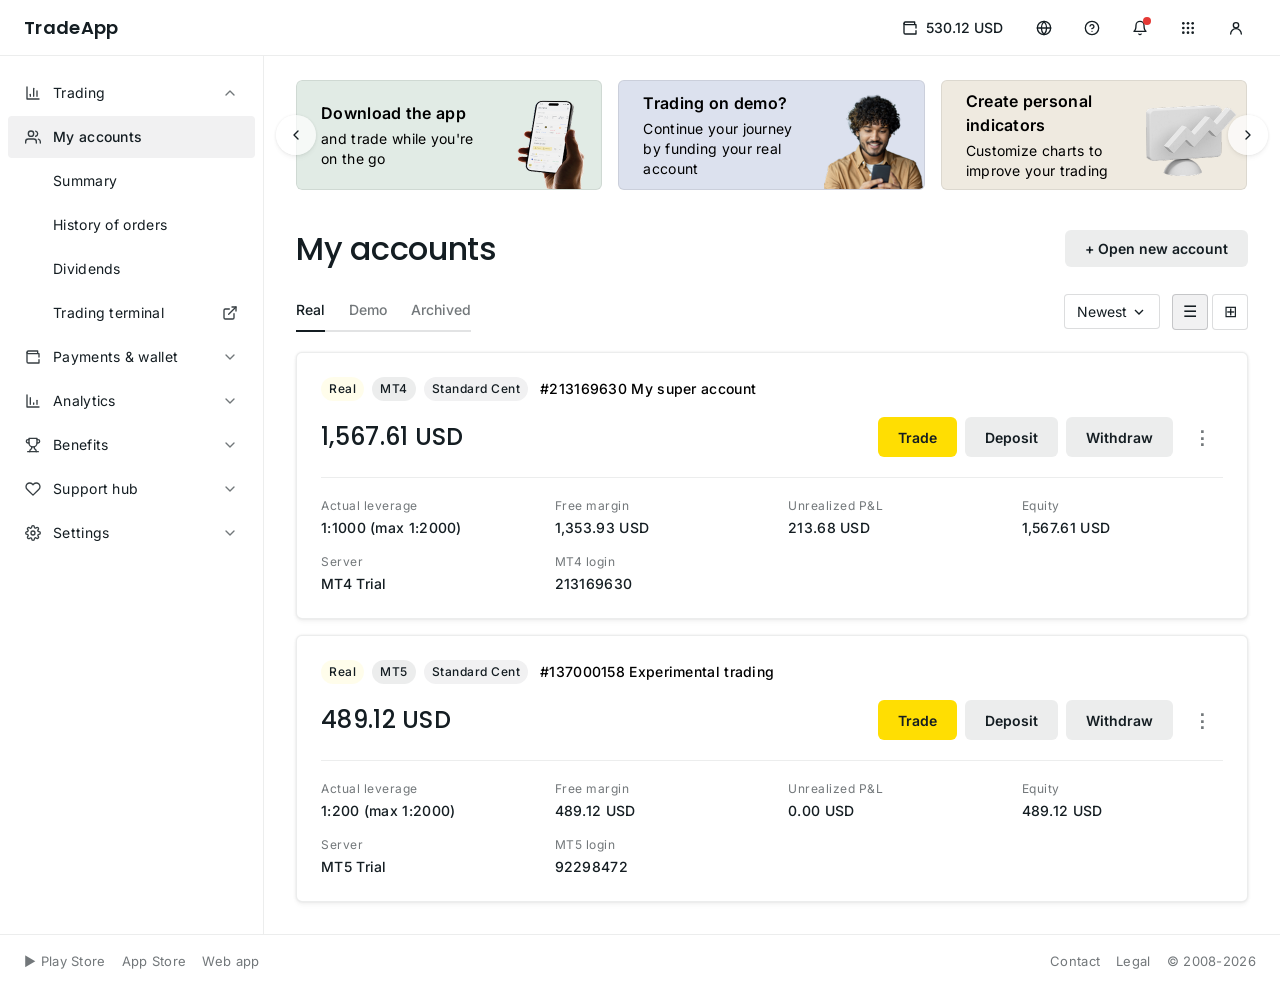
==== index.html @ 5ef636c5 "Initial commit: Indicators onboarding — My accounts screen Co-authored-by: Cursor <cursoragent@curso" ====
<!DOCTYPE html>
<html lang="en">
<head>
  <meta charset="UTF-8" />
  <meta name="viewport" content="width=device-width, initial-scale=1.0" />
  <title>My accounts</title>
  <link rel="preconnect" href="https://fonts.googleapis.com" />
  <link rel="preconnect" href="https://fonts.gstatic.com" crossorigin />
  <link href="https://fonts.googleapis.com/css2?family=Inter:wght@400;500;600&family=Poppins:wght@500;600&display=swap" rel="stylesheet" />
  <link rel="stylesheet" href="css/styles.css" />
</head>
<body>
  <div class="layout">
    <!-- Top header -->
    <header class="header">
      <div class="header-left">
        <button type="button" class="header-burger" aria-label="Open menu" aria-expanded="false"><svg width="20" height="20" viewBox="0 0 24 24" fill="none" stroke="currentColor" stroke-width="2" stroke-linecap="round" stroke-linejoin="round"><path d="M3 12h18"/><path d="M3 6h18"/><path d="M3 18h18"/></svg></button>
        <span class="header-brand">TradeApp</span>
      </div>
      <div class="header-right">
        <button type="button" class="header-btn header-btn-balance" aria-label="Balance">
          <span class="header-btn-icon" aria-hidden="true"><svg width="16" height="16" viewBox="0 0 24 24" fill="none" stroke="currentColor" stroke-width="2" stroke-linecap="round" stroke-linejoin="round"><path d="M21 12V7H5a2 2 0 0 1 0-4h14v4"/><path d="M3 5v14a2 2 0 0 0 2 2h16v-5"/></svg></span>
          <span class="header-btn-text">530.12 USD</span>
        </button>
        <button type="button" class="header-btn header-btn-icon-only" aria-label="Language"><svg width="16" height="16" viewBox="0 0 24 24" fill="none" stroke="currentColor" stroke-width="2" stroke-linecap="round" stroke-linejoin="round"><circle cx="12" cy="12" r="10"/><path d="M2 12h20"/><path d="M12 2a15.3 15.3 0 0 1 4 10 15.3 15.3 0 0 1-4 10 15.3 15.3 0 0 1-4-10 15.3 15.3 0 0 1 4-10z"/></svg></button>
        <button type="button" class="header-btn header-btn-icon-only" aria-label="Help"><svg width="16" height="16" viewBox="0 0 24 24" fill="none" stroke="currentColor" stroke-width="2" stroke-linecap="round" stroke-linejoin="round"><circle cx="12" cy="12" r="10"/><path d="M9.09 9a3 3 0 0 1 5.83 1c0 2-3 3-3 3"/><path d="M12 17h.01"/></svg></button>
        <div class="header-notifications">
          <button type="button" class="header-btn header-btn-icon-only header-btn-bell" id="notifications-toggle" aria-label="Notifications" aria-expanded="false"><svg width="16" height="16" viewBox="0 0 24 24" fill="none" stroke="currentColor" stroke-width="2" stroke-linecap="round" stroke-linejoin="round"><path d="M18 8A6 6 0 0 0 6 8c0 7-3 9-3 9h18s-3-2-3-9"/><path d="M13.73 21a2 2 0 0 1-3.46 0"/></svg><span class="header-btn-badge" aria-hidden="true"></span></button>
          <div class="notifications-popup" id="notifications-popup" role="dialog" aria-label="Notifications" hidden>
            <div class="notifications-popup-item notifications-popup-item-unread">
              <div class="notifications-popup-item-head">
                <span class="notifications-popup-item-title">Create personal indicators to customize charts and improve your trading</span>
                <span class="notifications-popup-item-dot" aria-hidden="true"></span>
              </div>
              <div class="notifications-popup-item-time">25 Feb 2026, 06:35 AM</div>
            </div>
          </div>
        </div>
        <button type="button" class="header-btn header-btn-icon-only" aria-label="Apps"><svg width="16" height="16" viewBox="0 0 24 24" fill="currentColor"><circle cx="5" cy="5" r="2"/><circle cx="12" cy="5" r="2"/><circle cx="19" cy="5" r="2"/><circle cx="5" cy="12" r="2"/><circle cx="12" cy="12" r="2"/><circle cx="19" cy="12" r="2"/><circle cx="5" cy="19" r="2"/><circle cx="12" cy="19" r="2"/><circle cx="19" cy="19" r="2"/></svg></button>
        <button type="button" class="header-btn header-btn-icon-only" aria-label="Profile"><svg width="16" height="16" viewBox="0 0 24 24" fill="none" stroke="currentColor" stroke-width="2" stroke-linecap="round" stroke-linejoin="round"><circle cx="12" cy="8" r="4"/><path d="M20 21a8 8 0 0 0-16 0"/></svg></button>
      </div>
    </header>

    <div class="sidebar-overlay" id="sidebar-overlay" aria-hidden="true"></div>
    <div class="main-wrap">
      <!-- Left sidebar -->
      <aside class="sidebar" id="sidebar">
        <nav class="sidebar-nav">
          <div class="nav-item nav-item-collapsed">
            <span class="nav-icon" aria-hidden="true"><svg width="16" height="16" viewBox="0 0 24 24" fill="none" stroke="currentColor" stroke-width="2" stroke-linecap="round" stroke-linejoin="round"><path d="M3 3v18h18"/><path d="M18 17V9"/><path d="M13 17V5"/><path d="M8 17v-3"/></svg></span>
            <span class="nav-label">Trading</span>
            <span class="nav-chevron nav-chevron-up" aria-hidden="true"><svg width="16" height="16" viewBox="0 0 24 24" fill="none" stroke="currentColor" stroke-width="2" stroke-linecap="round" stroke-linejoin="round"><path d="M18 15l-6-6-6 6"/></svg></span>
          </div>
          <div class="nav-item nav-item-active">
            <span class="nav-icon" aria-hidden="true"><svg width="16" height="16" viewBox="0 0 24 24" fill="none" stroke="currentColor" stroke-width="2" stroke-linecap="round" stroke-linejoin="round"><path d="M17 21v-2a4 4 0 0 0-4-4H5a4 4 0 0 0-4 4v2"/><circle cx="9" cy="7" r="4"/><path d="M23 21v-2a4 4 0 0 0-3-3.87"/><path d="M16 3.13a4 4 0 0 1 0 7.75"/></svg></span>
            <span class="nav-label">My accounts</span>
          </div>
          <a href="#" class="nav-item nav-item-sub"><span class="nav-label">Summary</span></a>
          <a href="#" class="nav-item nav-item-sub"><span class="nav-label">History of orders</span></a>
          <a href="#" class="nav-item nav-item-sub"><span class="nav-label">Dividends</span></a>
          <a href="#" class="nav-item nav-item-sub nav-item-with-end-icon"><span class="nav-label">Trading terminal</span><span class="nav-icon nav-icon-end" aria-hidden="true"><svg width="16" height="16" viewBox="0 0 24 24" fill="none" stroke="currentColor" stroke-width="2" stroke-linecap="round" stroke-linejoin="round"><path d="M18 13v6a2 2 0 0 1-2 2H5a2 2 0 0 1-2-2V8a2 2 0 0 1 2-2h6"/><path d="M15 3h6v6"/><path d="M10 14L21 3"/></svg></span></a>
          <div class="nav-item nav-item-collapsed">
            <span class="nav-icon" aria-hidden="true"><svg width="16" height="16" viewBox="0 0 24 24" fill="none" stroke="currentColor" stroke-width="2" stroke-linecap="round" stroke-linejoin="round"><path d="M21 12V7H5a2 2 0 0 1 0-4h14v4"/><path d="M3 5v14a2 2 0 0 0 2 2h16v-5"/></svg></span>
            <span class="nav-label">Payments & wallet</span>
            <span class="nav-chevron nav-chevron-down" aria-hidden="true"><svg width="16" height="16" viewBox="0 0 24 24" fill="none" stroke="currentColor" stroke-width="2" stroke-linecap="round" stroke-linejoin="round"><path d="M6 9l6 6 6-6"/></svg></span>
          </div>
          <div class="nav-item nav-item-collapsed">
            <span class="nav-icon" aria-hidden="true"><svg width="16" height="16" viewBox="0 0 24 24" fill="none" stroke="currentColor" stroke-width="2" stroke-linecap="round" stroke-linejoin="round"><path d="M3 3v18h18"/><path d="M18 17v-6"/><path d="M13 17v-2"/><path d="M8 17v-10"/></svg></span>
            <span class="nav-label">Analytics</span>
            <span class="nav-chevron nav-chevron-down" aria-hidden="true"><svg width="16" height="16" viewBox="0 0 24 24" fill="none" stroke="currentColor" stroke-width="2" stroke-linecap="round" stroke-linejoin="round"><path d="M6 9l6 6 6-6"/></svg></span>
          </div>
          <div class="nav-item nav-item-collapsed">
            <span class="nav-icon" aria-hidden="true"><svg width="16" height="16" viewBox="0 0 24 24" fill="none" stroke="currentColor" stroke-width="2" stroke-linecap="round" stroke-linejoin="round"><path d="M6 9H4.5a2.5 2.5 0 0 1 0-5H6"/><path d="M18 9h1.5a2.5 2.5 0 0 0 0-5H18"/><path d="M4 22h16"/><path d="M10 14.66V17c0 .55-.47.98-.97 1.21C7.85 18.75 7 20.24 7 22"/><path d="M14 14.66V17c0 .55.47.98.97 1.21C16.15 18.75 17 20.24 17 22"/><path d="M18 2H6v7a6 6 0 0 0 12 0V2Z"/></svg></span>
            <span class="nav-label">Benefits</span>
            <span class="nav-chevron nav-chevron-down" aria-hidden="true"><svg width="16" height="16" viewBox="0 0 24 24" fill="none" stroke="currentColor" stroke-width="2" stroke-linecap="round" stroke-linejoin="round"><path d="M6 9l6 6 6-6"/></svg></span>
          </div>
          <div class="nav-item nav-item-collapsed">
            <span class="nav-icon" aria-hidden="true"><svg width="16" height="16" viewBox="0 0 24 24" fill="none" stroke="currentColor" stroke-width="2" stroke-linecap="round" stroke-linejoin="round"><path d="M20.84 4.61a5.5 5.5 0 0 0-7.78 0L12 5.67l-1.06-1.06a5.5 5.5 0 0 0-7.78 7.78l1.06 1.06L12 21.23l7.78-7.78 1.06-1.06a5.5 5.5 0 0 0 0-7.78z"/></svg></span>
            <span class="nav-label">Support hub</span>
            <span class="nav-chevron nav-chevron-down" aria-hidden="true"><svg width="16" height="16" viewBox="0 0 24 24" fill="none" stroke="currentColor" stroke-width="2" stroke-linecap="round" stroke-linejoin="round"><path d="M6 9l6 6 6-6"/></svg></span>
          </div>
          <div class="nav-item nav-item-collapsed">
            <span class="nav-icon" aria-hidden="true"><svg width="16" height="16" viewBox="0 0 24 24" fill="none" stroke="currentColor" stroke-width="2" stroke-linecap="round" stroke-linejoin="round"><circle cx="12" cy="12" r="3"/><path d="M19.4 15a1.65 1.65 0 0 0 .33 1.82l.06.06a2 2 0 0 1 0 2.83 2 2 0 0 1-2.83 0l-.06-.06a1.65 1.65 0 0 0-1.82-.33 1.65 1.65 0 0 0-1 1.51V21a2 2 0 0 1-2 2 2 2 0 0 1-2-2v-.09A1.65 1.65 0 0 0 9 19.4a1.65 1.65 0 0 0-1.82.33l-.06.06a2 2 0 0 1-2.83 0 2 2 0 0 1 0-2.83l.06-.06a1.65 1.65 0 0 0 .33-1.82 1.65 1.65 0 0 0-1.51-1H3a2 2 0 0 1-2-2 2 2 0 0 1 2-2h.09A1.65 1.65 0 0 0 4.6 9a1.65 1.65 0 0 0-.33-1.82l-.06-.06a2 2 0 0 1 0-2.83 2 2 0 0 1 2.83 0l.06.06a1.65 1.65 0 0 0 1.82.33H9a1.65 1.65 0 0 0 1-1.51V3a2 2 0 0 1 2-2 2 2 0 0 1 2 2v.09a1.65 1.65 0 0 0 1 1.51 1.65 1.65 0 0 0 1.82-.33l.06-.06a2 2 0 0 1 2.83 0 2 2 0 0 1 0 2.83l-.06.06a1.65 1.65 0 0 0-.33 1.82V9a1.65 1.65 0 0 0 1.51 1H21a2 2 0 0 1 2 2 2 2 0 0 1-2 2h-.09a1.65 1.65 0 0 0-1.51 1z"/></svg></span>
            <span class="nav-label">Settings</span>
            <span class="nav-chevron nav-chevron-down" aria-hidden="true"><svg width="16" height="16" viewBox="0 0 24 24" fill="none" stroke="currentColor" stroke-width="2" stroke-linecap="round" stroke-linejoin="round"><path d="M6 9l6 6 6-6"/></svg></span>
          </div>
        </nav>
      </aside>

      <!-- Page content -->
      <main class="content">
        <!-- Carousel / banners -->
        <section class="carousel">
          <button type="button" class="carousel-arrow carousel-arrow-prev" aria-label="Previous"><svg width="16" height="16" viewBox="0 0 24 24" fill="none" stroke="currentColor" stroke-width="2" stroke-linecap="round" stroke-linejoin="round"><path d="M15 18l-6-6 6-6"/></svg></button>
          <div class="carousel-track">
            <div class="carousel-card carousel-card-green">
              <div class="carousel-card-text">
                <h3 class="carousel-card-title">Download the app</h3>
                <p class="carousel-card-desc">and trade while you're on the go</p>
              </div>
              <div class="carousel-card-image"><img src="css/images/Image1.png" alt="" /></div>
            </div>
            <div class="carousel-card carousel-card-blue">
              <div class="carousel-card-text">
                <h3 class="carousel-card-title">Trading on demo?</h3>
                <p class="carousel-card-desc">Continue your journey by funding your real account</p>
              </div>
              <div class="carousel-card-image"><img src="css/images/image2.png" alt="" /></div>
            </div>
            <div class="carousel-card carousel-card-grey">
              <div class="carousel-card-text">
                <h3 class="carousel-card-title">Create personal indicators</h3>
                <p class="carousel-card-desc">Customize charts to improve your trading</p>
              </div>
              <div class="carousel-card-image"><img src="css/images/image3.png" alt="" /></div>
            </div>
          </div>
          <button type="button" class="carousel-arrow carousel-arrow-next" aria-label="Next"><svg width="16" height="16" viewBox="0 0 24 24" fill="none" stroke="currentColor" stroke-width="2" stroke-linecap="round" stroke-linejoin="round"><path d="M9 18l6-6-6-6"/></svg></button>
        </section>

        <!-- Page title + Open new account -->
        <div class="page-title-row">
          <h1 class="page-title">My accounts</h1>
          <button type="button" class="btn btn-outline-primary">+ Open new account</button>
        </div>

        <!-- Tabs (left) + Sort & view (right) -->
        <div class="toolbar">
          <div class="tabs">
            <button type="button" class="tab tab-active">Real</button>
            <button type="button" class="tab">Demo</button>
            <button type="button" class="tab">Archived</button>
          </div>
          <div class="toolbar-right">
            <select class="toolbar-sort" aria-label="Sort">
              <option>Newest</option>
            </select>
            <div class="toolbar-views">
              <button type="button" class="toolbar-view toolbar-view-active" aria-label="List view">☰</button>
              <button type="button" class="toolbar-view" aria-label="Grid view">⊞</button>
            </div>
          </div>
        </div>

        <!-- Account cards -->
        <div class="account-list">
          <!-- Card 1: collapsed -->
          <article class="account-card">
            <div class="account-card-header">
              <div class="account-card-badges">
                <span class="badge badge-real">Real</span>
                <span class="badge badge-mt">MT4</span>
                <span class="badge badge-type">Standard Cent</span>
              </div>
              <div class="account-card-title-row">
                <h2 class="account-card-name">#213169630 My super account</h2>
              </div>
            </div>
            <div class="account-card-body">
              <div class="account-card-balance">1,567.61 USD</div>
              <div class="account-card-actions">
                <button type="button" class="btn btn-trade">Trade</button>
                <button type="button" class="btn btn-outline">Deposit</button>
                <button type="button" class="btn btn-outline">Withdraw</button>
                <button type="button" class="btn btn-icon" aria-label="More">⋮</button>
              </div>
            </div>
            <div class="account-card-details">
              <div class="account-detail"><span class="account-detail-label">Actual leverage</span><span class="account-detail-value">1:1000 (max 1:2000)</span></div>
              <div class="account-detail"><span class="account-detail-label">Free margin</span><span class="account-detail-value">1,353.93 USD</span></div>
              <div class="account-detail"><span class="account-detail-label">Unrealized P&L</span><span class="account-detail-value">213.68 USD</span></div>
              <div class="account-detail"><span class="account-detail-label">Equity</span><span class="account-detail-value">1,567.61 USD</span></div>
              <div class="account-detail"><span class="account-detail-label">Server</span><span class="account-detail-value">MT4 Trial</span></div>
              <div class="account-detail"><span class="account-detail-label">MT4 login</span><span class="account-detail-value">213169630</span></div>
            </div>
          </article>

          <!-- Card 2: expanded -->
          <article class="account-card account-card-expanded">
            <div class="account-card-header">
              <div class="account-card-badges">
                <span class="badge badge-real">Real</span>
                <span class="badge badge-mt">MT5</span>
                <span class="badge badge-type">Standard Cent</span>
              </div>
              <div class="account-card-title-row">
                <h2 class="account-card-name">#137000158 Experimental trading</h2>
              </div>
            </div>
            <div class="account-card-body">
              <div class="account-card-balance">489.12 USD</div>
              <div class="account-card-actions">
                <button type="button" class="btn btn-trade">Trade</button>
                <button type="button" class="btn btn-outline">Deposit</button>
                <button type="button" class="btn btn-outline">Withdraw</button>
                <button type="button" class="btn btn-icon" aria-label="More">⋮</button>
              </div>
            </div>
            <div class="account-card-details">
              <div class="account-detail"><span class="account-detail-label">Actual leverage</span><span class="account-detail-value">1:200 (max 1:2000)</span></div>
              <div class="account-detail"><span class="account-detail-label">Free margin</span><span class="account-detail-value">489.12 USD</span></div>
              <div class="account-detail"><span class="account-detail-label">Unrealized P&L</span><span class="account-detail-value">0.00 USD</span></div>
              <div class="account-detail"><span class="account-detail-label">Equity</span><span class="account-detail-value">489.12 USD</span></div>
              <div class="account-detail"><span class="account-detail-label">Server</span><span class="account-detail-value">MT5 Trial</span></div>
              <div class="account-detail"><span class="account-detail-label">MT5 login</span><span class="account-detail-value">92298472</span></div>
            </div>
          </article>
        </div>
      </main>
    </div>

    <!-- Footer -->
    <footer class="footer">
      <div class="footer-left">
        <a href="#" class="footer-link">► Play Store</a>
        <a href="#" class="footer-link">App Store</a>
        <a href="#" class="footer-link">Web app</a>
      </div>
      <div class="footer-right">
        <a href="#" class="footer-link">Contact</a>
        <a href="#" class="footer-link">Legal</a>
        <span class="footer-copy">© 2008-2026</span>
      </div>
    </footer>
  </div>
  <script>
    (function () {
      var body = document.body;
      var burger = document.querySelector('.header-burger');
      var overlay = document.getElementById('sidebar-overlay');
      var sidebar = document.getElementById('sidebar');
      if (!burger || !overlay || !sidebar) return;

      function openMenu() {
        body.classList.add('sidebar-open');
        burger.setAttribute('aria-expanded', 'true');
        burger.setAttribute('aria-label', 'Close menu');
      }
      function closeMenu() {
        body.classList.remove('sidebar-open');
        burger.setAttribute('aria-expanded', 'false');
        burger.setAttribute('aria-label', 'Open menu');
      }
      function toggleMenu() {
        if (body.classList.contains('sidebar-open')) closeMenu();
        else openMenu();
      }

      burger.addEventListener('click', toggleMenu);
      overlay.addEventListener('click', closeMenu);
    })();

    (function () {
      var toggle = document.getElementById('notifications-toggle');
      var popup = document.getElementById('notifications-popup');
      if (!toggle || !popup) return;

      function openPopup() {
        popup.removeAttribute('hidden');
        toggle.setAttribute('aria-expanded', 'true');
      }
      function closePopup() {
        popup.setAttribute('hidden', '');
        toggle.setAttribute('aria-expanded', 'false');
      }
      function isOpen() {
        return !popup.hasAttribute('hidden');
      }

      toggle.addEventListener('click', function (e) {
        e.stopPropagation();
        if (isOpen()) closePopup();
        else openPopup();
      });

      document.addEventListener('click', function (e) {
        if (!isOpen()) return;
        if (popup.contains(e.target) || toggle.contains(e.target)) return;
        closePopup();
      });
      document.addEventListener('keydown', function (e) {
        if (e.key === 'Escape' && isOpen()) closePopup();
      });
    })();
  </script>
</body>
</html>
---- css/styles.css ----
/* Design tokens (Figma) */
:root {
  --text-primary: #141D22;
  --text-secondary: rgba(20, 29, 34, 0.6);
  --divider: #141D22;
  --bg-page: #fff;
  --bg-sidebar-active: rgba(20, 29, 34, 0.06);
  --accent-yellow: #F5C542;
  --shadow-sm: 0 0 3px rgba(0,0,0,0.08), 0 2px 4px rgba(0,0,0,0.04), 0 4px 6px rgba(0,0,0,0.02);
  --border-radius-sm: 4px;
  --border-radius-md: 6px;
  --font-heading: 'Poppins', -apple-system, sans-serif;
  --font-body: 'Inter', 'Aktiv Grotesk', -apple-system, BlinkMacSystemFont, 'Segoe UI', Roboto, sans-serif;
}

/* Base */
*,
*::before,
*::after {
  box-sizing: border-box;
}

body {
  margin: 0;
  font-family: var(--font-body);
  font-size: 14px;
  font-weight: 400;
  line-height: 20px;
  letter-spacing: 0.3px;
  color: var(--text-primary);
  background: var(--bg-page);
}

/* Layout */
.layout {
  min-height: 100vh;
  display: flex;
  flex-direction: column;
}

.main-wrap {
  display: flex;
  flex: 1;
  min-height: 0;
}

/* Header */
.header {
  display: flex;
  align-items: center;
  justify-content: space-between;
  height: 56px;
  padding: 0 24px;
  background: var(--bg-page);
  border-bottom: 1px solid rgba(20, 29, 34, 0.08);
}

.header-left {
  display: flex;
  align-items: center;
  gap: 16px;
}

.header-burger {
  display: none;
  align-items: center;
  justify-content: center;
  width: 40px;
  height: 40px;
  padding: 0;
  border: none;
  background: transparent;
  color: var(--text-primary);
  cursor: pointer;
  border-radius: var(--border-radius-sm);
  transition: border-color 0.15s ease, background-color 0.15s ease;
}

.header-burger:hover {
  border: 1px solid rgba(20, 29, 34, 0.2);
  background: rgba(20, 29, 34, 0.04);
}

.header-burger svg {
  display: block;
  width: 20px;
  height: 20px;
}

.header-brand {
  font-family: var(--font-heading);
  font-weight: 600;
  font-size: 18px;
  color: var(--text-primary);
}

.header-right {
  display: flex;
  align-items: center;
  gap: 8px;
}

/* Header buttons: one icon+sum, five icon-only; square light border on hover */
.header-btn {
  display: inline-flex;
  align-items: center;
  justify-content: center;
  gap: 8px;
  min-width: 40px;
  height: 40px;
  padding: 0 12px;
  border: 1px solid transparent;
  border-radius: var(--border-radius-sm);
  background: transparent;
  color: var(--text-primary);
  font-family: var(--font-body);
  font-size: 14px;
  font-weight: 500;
  cursor: pointer;
  transition: border-color 0.15s ease, background-color 0.15s ease;
}

.header-btn:hover {
  border-color: rgba(20, 29, 34, 0.2);
  background: rgba(20, 29, 34, 0.04);
}

.header-btn:focus {
  outline: none;
}

.header-btn:focus-visible {
  border-color: rgba(20, 29, 34, 0.35);
}

.header-btn-balance {
  padding: 0 12px;
}

.header-btn-icon {
  display: flex;
  align-items: center;
  justify-content: center;
  flex-shrink: 0;
}

.header-btn-icon svg,
.header-btn-icon-only svg {
  display: block;
  width: 16px;
  height: 16px;
}

.header-btn-icon-only {
  padding: 0;
  width: 40px;
}

.header-btn-text {
  white-space: nowrap;
}

.header-btn-bell {
  position: relative;
}

.header-btn-badge {
  position: absolute;
  top: 8px;
  right: 8px;
  width: 8px;
  height: 8px;
  background: #E53935;
  border-radius: 50%;
}

/* Notifications popup (no background overlay) */
.header-notifications {
  position: relative;
}

.notifications-popup {
  position: absolute;
  top: calc(100% + 8px);
  right: 0;
  min-width: 320px;
  max-width: 400px;
  background: #fff;
  border-radius: var(--border-radius-md);
  box-shadow: 0 4px 20px rgba(0, 0, 0, 0.12);
  padding: 12px 0;
  z-index: 1000;
  border: 1px solid rgba(0, 0, 0, 0.08);
}

.notifications-popup[hidden] {
  display: none;
}

.notifications-popup-item {
  padding: 12px 16px;
  border-bottom: 1px solid rgba(0, 0, 0, 0.06);
}

.notifications-popup-item:last-child {
  border-bottom: none;
}

.notifications-popup-item-head {
  display: flex;
  align-items: flex-start;
  gap: 8px;
  margin-bottom: 4px;
}

.notifications-popup-item-title {
  flex: 1;
  font-family: var(--font-body);
  font-size: 14px;
  font-weight: 400;
  line-height: 1.4;
  color: var(--text-primary);
}

.notifications-popup-item-dot {
  flex-shrink: 0;
  width: 8px;
  height: 8px;
  background: #E53935;
  border-radius: 50%;
  margin-top: 6px;
}

.notifications-popup-item-time {
  font-family: var(--font-body);
  font-size: 12px;
  color: var(--text-secondary);
  padding-left: 0;
}

/* Sidebar — white, active = light grey */
.sidebar-overlay {
  display: none;
  position: fixed;
  inset: 0;
  background: rgba(0, 0, 0, 0.4);
  z-index: 999;
  opacity: 0;
  transition: opacity 0.25s ease;
  pointer-events: none;
}

body.sidebar-open .sidebar-overlay {
  display: block;
  opacity: 1;
  pointer-events: auto;
}

.sidebar {
  width: 264px;
  flex-shrink: 0;
  background: var(--bg-page);
  border-right: 1px solid rgba(20, 29, 34, 0.08);
  padding: 16px 0;
}

.sidebar-nav {
  display: flex;
  flex-direction: column;
  gap: 2px;
}

.nav-item {
  display: flex;
  align-items: center;
  gap: 12px;
  padding: 10px 16px;
  margin: 0 8px;
  color: var(--text-primary);
  text-decoration: none;
  border: 1px solid transparent;
  background: none;
  width: calc(100% - 16px);
  text-align: left;
  font-family: var(--font-body);
  font-size: 14px;
  line-height: 20px;
  cursor: pointer;
  border-radius: var(--border-radius-sm);
  transition: border-color 0.15s ease, background-color 0.15s ease;
}

.nav-item:hover {
  border-color: rgba(20, 29, 34, 0.2);
  background: rgba(20, 29, 34, 0.04);
}

.nav-item-active {
  background: var(--bg-sidebar-active);
  font-weight: 500;
}

.nav-item-active:hover {
  border-color: rgba(20, 29, 34, 0.2);
  background: rgba(20, 29, 34, 0.08);
}

.nav-item-collapsed .nav-chevron {
  margin-left: auto;
  display: flex;
  align-items: center;
  justify-content: center;
  flex-shrink: 0;
  color: var(--text-secondary);
}

.nav-chevron svg {
  display: block;
  width: 16px;
  height: 16px;
}

.nav-icon {
  flex-shrink: 0;
  width: 16px;
  height: 16px;
  display: flex;
  align-items: center;
  justify-content: center;
  color: var(--text-primary);
  opacity: 0.85;
}

.nav-icon svg {
  display: block;
  width: 16px;
  height: 16px;
}

.nav-label {
  flex: 1;
}

/* Sub-items (Summary, History, Dividends, Trading terminal): no left icon, indent for alignment */
.nav-item-sub {
  padding-left: 44px; /* 16px side + 16px icon + 12px gap = align with My accounts text */
}

.nav-icon-end {
  margin-left: auto;
  flex-shrink: 0;
}

/* Content */
.content {
  flex: 1;
  min-width: 0;
  padding: 24px 32px 32px;
  overflow-y: auto;
  background: var(--bg-page);
}

/* Carousel — light green, light blue/purple, light grey */
.carousel {
  position: relative;
  margin-bottom: 40px;
  max-width: 100%;
}

.carousel-track {
  display: flex;
  gap: 16px;
  overflow: hidden;
  border-radius: var(--border-radius-md);
}

.carousel-card {
  flex: 0 0 calc(33.333% - 11px);
  min-width: 280px;
  height: 110px;
  padding: 0 0 0 24px;
  border-radius: var(--border-radius-md);
  display: flex;
  align-items: center;
  justify-content: space-between;
  gap: 16px;
  border: 1px solid rgba(0, 0, 0, 0.08);
  overflow: hidden;
}

.carousel-card-green {
  background: #E1EBE5;
  color: #000;
}

.carousel-card-blue {
  background: #DCE1EE;
  color: #000;
}

.carousel-card-grey {
  background: #EFEAE0;
  color: #000;
}

.carousel-card-title {
  margin: 0 0 4px;
  font-family: var(--font-body);
  font-size: 16px;
  font-weight: 600;
  line-height: 24px;
  letter-spacing: 0.3px;
  color: #000;
}

.carousel-card-desc {
  margin: 0;
  font-family: var(--font-body);
  font-size: 14px;
  font-weight: 400;
  line-height: 20px;
  color: #000;
}

.carousel-card-image {
  flex-shrink: 0;
  align-self: flex-end;
  width: 100px;
  height: 100px;
  margin: 0;
  padding: 0;
  display: flex;
  align-items: center;
  justify-content: center;
  overflow: hidden;
}

.carousel-card-image img {
  display: block;
  width: 100px;
  height: 100px;
  object-fit: cover;
  object-position: center center;
}

@media (max-width: 1220px) {
  .carousel-card {
    height: 120px;
  }
}

.carousel-arrow {
  position: absolute;
  top: 50%;
  transform: translateY(-50%);
  width: 40px;
  height: 40px;
  padding: 0;
  border: none;
  background: rgba(255, 255, 255, 0.7);
  border-radius: 50%;
  box-shadow: var(--shadow-sm);
  color: var(--text-primary);
  cursor: pointer;
  z-index: 1;
  display: flex;
  align-items: center;
  justify-content: center;
}

.carousel-arrow svg {
  display: block;
  width: 16px;
  height: 16px;
}

.carousel-arrow-prev {
  left: -20px;
}

.carousel-arrow-next {
  right: -20px;
}


/* Page title — H1 Poppins 32px */
.page-title-row {
  display: flex;
  align-items: center;
  justify-content: space-between;
  gap: 24px;
  margin-bottom: 24px;
}

.page-title-row .page-title {
  margin: 0;
}

.page-title {
  margin: 0 0 24px;
  font-family: var(--font-heading);
  font-size: 32px;
  font-weight: 500;
  line-height: 36px;
  letter-spacing: -0.3px;
  color: var(--text-primary);
}

/* Page head: tabs */
.page-head {
  display: flex;
  align-items: center;
  justify-content: space-between;
  gap: 24px;
  margin-bottom: 20px;
}

/* Tabs */
.tabs {
  display: flex;
  gap: 24px;
  border-bottom: 2px solid rgba(20, 29, 34, 0.12);
}

.tab {
  padding: 10px 0 12px;
  border: none;
  background: none;
  font-family: var(--font-body);
  font-size: 14px;
  font-weight: 500;
  color: var(--text-secondary);
  cursor: default;
  position: relative;
}

.tab-active {
  color: var(--text-primary);
}

.tab-active::after {
  content: "";
  position: absolute;
  left: 0;
  right: 0;
  bottom: -2px;
  height: 2px;
  background: var(--text-primary);
}

/* Buttons */
.btn {
  padding: 10px 20px;
  border-radius: var(--border-radius-md);
  font-family: var(--font-body);
  font-size: 14px;
  font-weight: 600;
  border: none;
  cursor: default;
}

.btn-outline-primary {
  background: rgba(20, 29, 34, 0.08);
  color: var(--text-primary);
  border: none;
}

.btn-outline-primary:hover {
  background: rgba(20, 29, 34, 0.12);
}

.btn-primary {
  background: var(--accent-yellow);
  color: var(--text-primary);
}

.btn-outline {
  height: 40px;
  background: rgba(20, 29, 34, 0.08);
  color: var(--text-primary);
  border: none;
  display: inline-flex;
  align-items: center;
  justify-content: center;
  gap: 6px;
}

.btn-outline:hover {
  background: rgba(20, 29, 34, 0.12);
}

.btn-trade {
  height: 40px;
  background: #FFDE02;
  color: var(--text-primary);
  display: inline-flex;
  align-items: center;
  justify-content: center;
  gap: 6px;
}

.btn-trade-icon,
.btn-deposit-icon,
.btn-withdraw-icon {
  width: 16px;
  height: 16px;
  background: currentColor;
  flex-shrink: 0;
  opacity: 0.9;
}

.btn-trade-icon {
  mask: url("data:image/svg+xml,%3Csvg xmlns='http://www.w3.org/2000/svg' viewBox='0 0 24 24' fill='none' stroke='currentColor' stroke-width='2'%3E%3Cpath d='M13 2L3 14h9l-1 8 10-12h-9l1-8z'/%3E%3C/svg%3E") center/contain no-repeat;
  -webkit-mask: url("data:image/svg+xml,%3Csvg xmlns='http://www.w3.org/2000/svg' viewBox='0 0 24 24' fill='none' stroke='currentColor' stroke-width='2'%3E%3Cpath d='M13 2L3 14h9l-1 8 10-12h-9l1-8z'/%3E%3C/svg%3E") center/contain no-repeat;
}

.btn-deposit-icon {
  mask: url("data:image/svg+xml,%3Csvg xmlns='http://www.w3.org/2000/svg' viewBox='0 0 24 24' fill='none' stroke='currentColor' stroke-width='2'%3E%3Cpath d='M12 5v14M5 12h14'/%3E%3C/svg%3E") center/contain no-repeat;
  -webkit-mask: url("data:image/svg+xml,%3Csvg xmlns='http://www.w3.org/2000/svg' viewBox='0 0 24 24' fill='none' stroke='currentColor' stroke-width='2'%3E%3Cpath d='M12 5v14M5 12h14'/%3E%3C/svg%3E") center/contain no-repeat;
}

.btn-withdraw-icon {
  mask: url("data:image/svg+xml,%3Csvg xmlns='http://www.w3.org/2000/svg' viewBox='0 0 24 24' fill='none' stroke='currentColor' stroke-width='2'%3E%3Cpath d='M18 6L6 18M6 6l12 12'/%3E%3C/svg%3E") center/contain no-repeat;
  -webkit-mask: url("data:image/svg+xml,%3Csvg xmlns='http://www.w3.org/2000/svg' viewBox='0 0 24 24' fill='none' stroke='currentColor' stroke-width='2'%3E%3Cpath d='M18 6L6 18M6 6l12 12'/%3E%3C/svg%3E") center/contain no-repeat;
}

.btn-icon {
  padding: 8px 12px;
  background: transparent;
  color: var(--text-secondary);
  font-size: 18px;
}

/* Toolbar */
.toolbar {
  display: flex;
  align-items: center;
  justify-content: space-between;
  gap: 24px;
  margin-bottom: 20px;
}

.toolbar-right {
  display: flex;
  align-items: center;
  gap: 12px;
}

.toolbar-sort {
  padding: 8px 32px 8px 12px;
  border: 1px solid rgba(20, 29, 34, 0.15);
  border-radius: var(--border-radius-sm);
  font-family: var(--font-body);
  font-size: 14px;
  color: var(--text-primary);
  background-color: var(--bg-page);
  background-image: url("data:image/svg+xml,%3Csvg xmlns='http://www.w3.org/2000/svg' width='12' height='12' viewBox='0 0 24 24' fill='none' stroke='%23141D22' stroke-width='2'%3E%3Cpath d='M6 9l6 6 6-6'/%3E%3C/svg%3E");
  background-repeat: no-repeat;
  background-position: right 12px center;
  background-size: 16px;
  -webkit-appearance: none;
  appearance: none;
}

.toolbar-views {
  display: flex;
  gap: 4px;
}

.toolbar-view {
  width: 36px;
  height: 36px;
  border: 1px solid rgba(20, 29, 34, 0.15);
  background: var(--bg-page);
  border-radius: var(--border-radius-sm);
  font-size: 16px;
  cursor: default;
  display: flex;
  align-items: center;
  justify-content: center;
  color: var(--text-primary);
}

.toolbar-view-active {
  background: var(--bg-sidebar-active);
  border-color: rgba(20, 29, 34, 0.2);
}

/* Account cards */
.account-list {
  display: flex;
  flex-direction: column;
  gap: 16px;
}

.account-card {
  background: var(--bg-page);
  border: 1px solid rgba(20, 29, 34, 0.08);
  border-radius: var(--border-radius-md);
  padding: 24px;
  box-shadow: var(--shadow-sm);
}

.account-card-header {
  display: flex;
  align-items: center;
  gap: 12px;
  margin-bottom: 16px;
  flex-wrap: wrap;
}

.account-card-badges {
  display: flex;
  flex-wrap: wrap;
  gap: 8px;
}

.badge {
  padding: 4px 8px;
  border-radius: 1000px;
  font-family: var(--font-body);
  font-size: 12px;
  font-weight: 500;
  line-height: 16px;
  letter-spacing: 0.5px;
}

/* Real = yellow (Figma) */
.badge-real {
  background: rgba(255, 222, 2, 0.08);
  color: var(--text-primary);
}

.badge-mt {
  background: rgba(20, 29, 34, 0.08);
  color: var(--text-primary);
}

.badge-type {
  background: rgba(20, 29, 34, 0.06);
  color: var(--text-primary);
}

.account-card-title-row {
  display: flex;
  align-items: center;
  justify-content: space-between;
  gap: 12px;
}

.account-card-name {
  margin: 0;
  font-family: var(--font-body);
  font-size: 14px;
  font-weight: 500;
  color: #000;
}

.account-card-expand {
  width: 28px;
  height: 28px;
  border: none;
  background: transparent;
  font-size: 16px;
  color: var(--text-secondary);
  cursor: default;
  display: flex;
  align-items: center;
  justify-content: center;
}

.account-card-body {
  display: flex;
  align-items: center;
  justify-content: space-between;
  gap: 16px;
  flex-wrap: wrap;
}

.account-card-balance {
  font-family: var(--font-heading);
  font-size: 24px;
  font-weight: 500;
  line-height: 32px;
  color: var(--text-primary);
}

.account-card-actions {
  display: flex;
  align-items: center;
  gap: 8px;
}

.account-card-details {
  margin-top: 20px;
  padding-top: 20px;
  border-top: 1px solid rgba(20, 29, 34, 0.08);
  display: grid;
  grid-template-columns: repeat(auto-fill, minmax(200px, 1fr));
  gap: 16px 32px;
}

.account-detail {
  display: flex;
  flex-direction: column;
  gap: 4px;
}

.account-detail-label {
  font-family: var(--font-body);
  font-size: 12px;
  font-weight: 400;
  line-height: 16px;
  letter-spacing: 0.5px;
  color: var(--text-secondary);
}

.account-detail-value {
  font-family: var(--font-body);
  font-size: 14px;
  font-weight: 500;
  color: var(--text-primary);
}

.account-link {
  font-family: var(--font-body);
  font-size: 14px;
  color: var(--text-primary);
  text-decoration: none;
  grid-column: 1 / -1;
  display: inline-flex;
  align-items: center;
  gap: 6px;
}

.account-link:hover {
  text-decoration: underline;
}

.icon-copy {
  opacity: 0.8;
  display: inline-block;
}

/* Footer */
.footer {
  display: flex;
  align-items: center;
  justify-content: space-between;
  padding: 16px 24px;
  background: var(--bg-page);
  border-top: 1px solid rgba(20, 29, 34, 0.08);
  flex-wrap: wrap;
  gap: 12px;
}

.footer-left,
.footer-right {
  display: flex;
  align-items: center;
  gap: 16px;
}

.footer-link {
  font-family: var(--font-body);
  font-size: 13px;
  color: var(--text-secondary);
  text-decoration: none;
}

.footer-link:hover {
  color: var(--text-primary);
}

.footer-copy {
  font-family: var(--font-body);
  font-size: 13px;
  color: var(--text-secondary);
}

/* Responsive */
@media (max-width: 1240px) {
  .header-burger {
    display: flex;
  }

  .sidebar-overlay {
    display: block;
  }

  .sidebar {
    position: fixed;
    top: 0;
    left: 0;
    bottom: 0;
    z-index: 1000;
    width: 264px;
    transform: translateX(-100%);
    transition: transform 0.25s ease;
    box-shadow: none;
  }

  body.sidebar-open .sidebar {
    transform: translateX(0);
    box-shadow: 4px 0 24px rgba(0, 0, 0, 0.15);
  }
}

@media (max-width: 900px) {
  .carousel-card {
    flex: 0 0 100%;
    min-width: 0;
    padding: 16px 0 16px 24px;
    min-height: 140px;
    height: auto;
  }
}

@media (max-width: 600px) {
  .toolbar {
    flex-direction: column;
    align-items: flex-start;
  }

  .account-card-body {
    flex-direction: column;
    align-items: flex-start;
  }

  .footer {
    flex-direction: column;
    align-items: flex-start;
  }
}
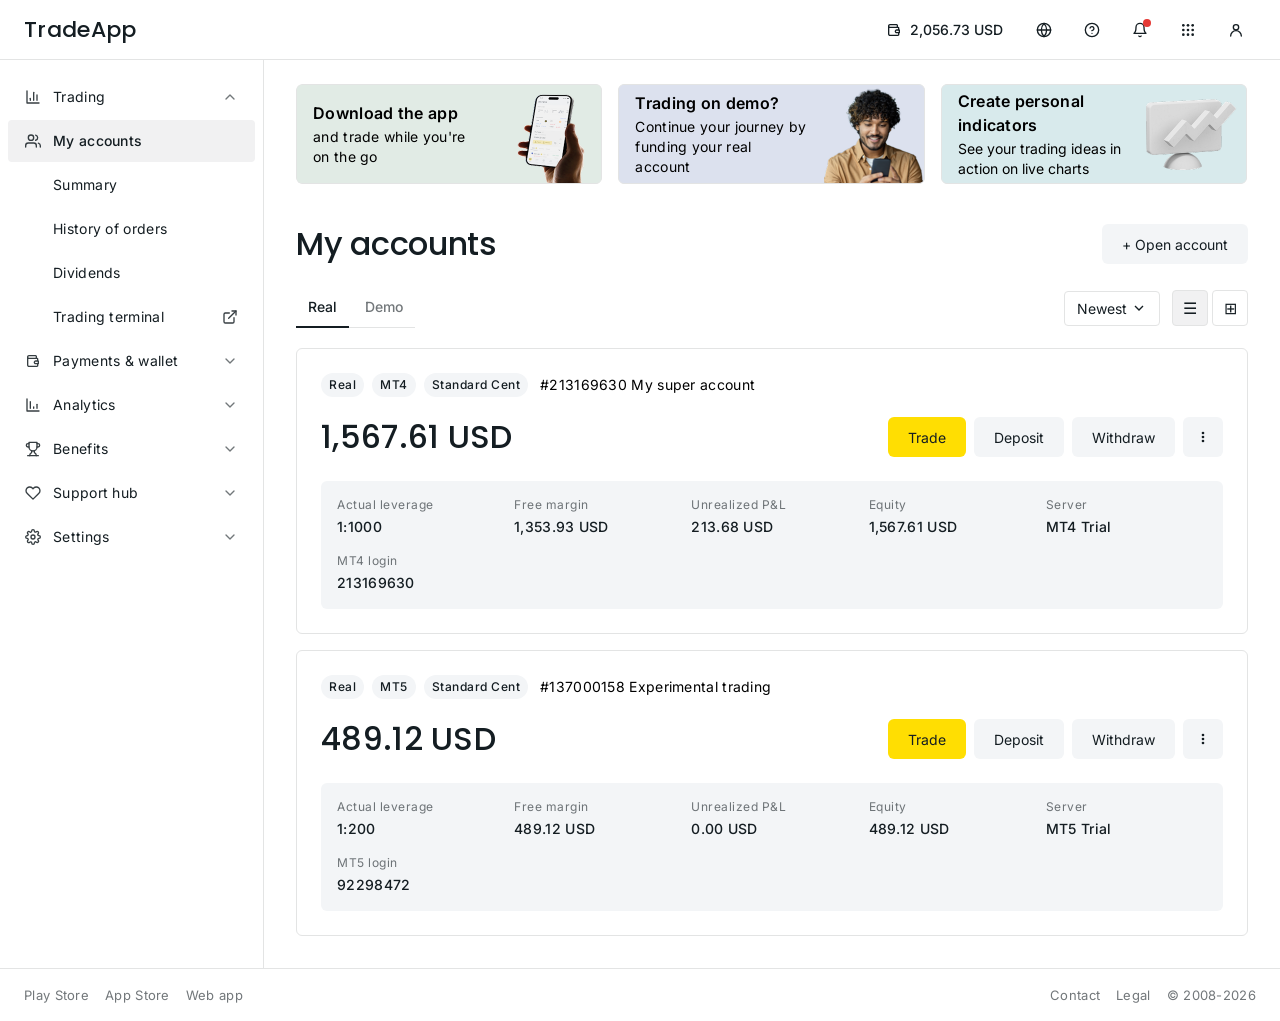
==== commit 005a395a: "Indicators onboarding: copy, styles, modal defaults, tooltip and carousel updates Made-with: Cursor" ====
--- a/index.html
+++ b/index.html
@@ -19,21 +19,21 @@
       </div>
       <div class="header-right">
         <button type="button" class="header-btn header-btn-balance" aria-label="Balance">
-          <span class="header-btn-icon" aria-hidden="true"><svg width="16" height="16" viewBox="0 0 24 24" fill="none" stroke="currentColor" stroke-width="2" stroke-linecap="round" stroke-linejoin="round"><path d="M21 12V7H5a2 2 0 0 1 0-4h14v4"/><path d="M3 5v14a2 2 0 0 0 2 2h16v-5"/></svg></span>
-          <span class="header-btn-text">530.12 USD</span>
+          <span class="header-btn-icon" aria-hidden="true"><svg width="16" height="16" viewBox="0 0 20 20" fill="none" stroke="currentColor" stroke-width="1.67" stroke-linecap="round" stroke-linejoin="round"><path d="M14.1667 6.66665V4.16665C14.1667 3.94563 14.0789 3.73367 13.9226 3.57739C13.7663 3.42111 13.5543 3.33331 13.3333 3.33331H4.99999C4.55797 3.33331 4.13404 3.50891 3.82148 3.82147C3.50892 4.13403 3.33333 4.55795 3.33333 4.99998M3.33333 4.99998C3.33333 5.44201 3.50892 5.86593 3.82148 6.17849C4.13404 6.49105 4.55797 6.66665 4.99999 6.66665H15C15.221 6.66665 15.433 6.75444 15.5893 6.91072C15.7455 7.067 15.8333 7.27897 15.8333 7.49998V9.99998M3.33333 4.99998V15C3.33333 15.442 3.50892 15.8659 3.82148 16.1785C4.13404 16.4911 4.55797 16.6666 4.99999 16.6666H15C15.221 16.6666 15.433 16.5788 15.5893 16.4226C15.7455 16.2663 15.8333 16.0543 15.8333 15.8333V13.3333M16.6667 9.99998V13.3333H13.3333C12.8913 13.3333 12.4674 13.1577 12.1548 12.8452C11.8423 12.5326 11.6667 12.1087 11.6667 11.6666C11.6667 11.2246 11.8423 10.8007 12.1548 10.4881C12.4674 10.1756 12.8913 9.99998 13.3333 9.99998H16.6667Z"/></svg></span>
+          <span class="header-btn-text">2,056.73 USD</span>
         </button>
         <button type="button" class="header-btn header-btn-icon-only" aria-label="Language"><svg width="16" height="16" viewBox="0 0 24 24" fill="none" stroke="currentColor" stroke-width="2" stroke-linecap="round" stroke-linejoin="round"><circle cx="12" cy="12" r="10"/><path d="M2 12h20"/><path d="M12 2a15.3 15.3 0 0 1 4 10 15.3 15.3 0 0 1-4 10 15.3 15.3 0 0 1-4-10 15.3 15.3 0 0 1 4-10z"/></svg></button>
         <button type="button" class="header-btn header-btn-icon-only" aria-label="Help"><svg width="16" height="16" viewBox="0 0 24 24" fill="none" stroke="currentColor" stroke-width="2" stroke-linecap="round" stroke-linejoin="round"><circle cx="12" cy="12" r="10"/><path d="M9.09 9a3 3 0 0 1 5.83 1c0 2-3 3-3 3"/><path d="M12 17h.01"/></svg></button>
         <div class="header-notifications">
           <button type="button" class="header-btn header-btn-icon-only header-btn-bell" id="notifications-toggle" aria-label="Notifications" aria-expanded="false"><svg width="16" height="16" viewBox="0 0 24 24" fill="none" stroke="currentColor" stroke-width="2" stroke-linecap="round" stroke-linejoin="round"><path d="M18 8A6 6 0 0 0 6 8c0 7-3 9-3 9h18s-3-2-3-9"/><path d="M13.73 21a2 2 0 0 1-3.46 0"/></svg><span class="header-btn-badge" aria-hidden="true"></span></button>
           <div class="notifications-popup" id="notifications-popup" role="dialog" aria-label="Notifications" hidden>
-            <div class="notifications-popup-item notifications-popup-item-unread">
+            <button type="button" class="notifications-popup-item notifications-popup-item-unread notifications-popup-item-open-dialog" id="notification-item-indicators">
               <div class="notifications-popup-item-head">
-                <span class="notifications-popup-item-title">Create personal indicators to customize charts and improve your trading</span>
+                <span class="notifications-popup-item-title">Create personal indicators — a new way to see your trading ideas in action on live charts.</span>
                 <span class="notifications-popup-item-dot" aria-hidden="true"></span>
               </div>
               <div class="notifications-popup-item-time">25 Feb 2026, 06:35 AM</div>
-            </div>
+            </button>
           </div>
         </div>
         <button type="button" class="header-btn header-btn-icon-only" aria-label="Apps"><svg width="16" height="16" viewBox="0 0 24 24" fill="currentColor"><circle cx="5" cy="5" r="2"/><circle cx="12" cy="5" r="2"/><circle cx="19" cy="5" r="2"/><circle cx="5" cy="12" r="2"/><circle cx="12" cy="12" r="2"/><circle cx="19" cy="12" r="2"/><circle cx="5" cy="19" r="2"/><circle cx="12" cy="19" r="2"/><circle cx="19" cy="19" r="2"/></svg></button>
@@ -42,6 +42,30 @@
     </header>
 
     <div class="sidebar-overlay" id="sidebar-overlay" aria-hidden="true"></div>
+
+    <!-- Onboarding dialog (Create personal indicators) -->
+    <div class="dialog-overlay" id="indicators-dialog-overlay" aria-hidden="true"></div>
+    <div class="dialog-wrap" id="indicators-dialog-wrap" role="dialog" aria-modal="true" aria-labelledby="indicators-dialog-title" hidden>
+      <div class="dialog dialog-indicators">
+        <button type="button" class="dialog-close" id="indicators-dialog-close" aria-label="Close"><svg width="20" height="20" viewBox="0 0 24 24" fill="none" stroke="currentColor" stroke-width="2" stroke-linecap="round" stroke-linejoin="round"><path d="M18 6L6 18"/><path d="M6 6l12 12"/></svg></button>
+        <div class="dialog-image"><img src="css/images/dialog22.png" alt="" /></div>
+        <div class="dialog-content">
+          <h2 class="dialog-title" id="indicators-dialog-title">Create personal indicators</h2>
+          <p class="dialog-desc">See your trading ideas in action on live charts by writing your own script directly inside trading terminal.</p>
+          <ul class="dialog-list">
+            <li>Build indicators around your strategy — not the other way around</li>
+            <li>Combine multiple indicators and conditions into one custom logic</li>
+            <li>Visualize what matters — signals, levels, labels</li>
+            <li>Test and refine ideas faster without switching platforms</li>
+            <li>Go beyond standard built-in tools</li>
+          </ul>
+        </div>
+        <div class="dialog-actions">
+          <a href="terminal.html" class="btn btn-trade dialog-cta">Create indicator</a>
+        </div>
+      </div>
+    </div>
+
     <div class="main-wrap">
       <!-- Left sidebar -->
       <aside class="sidebar" id="sidebar">
@@ -58,9 +82,9 @@
           <a href="#" class="nav-item nav-item-sub"><span class="nav-label">Summary</span></a>
           <a href="#" class="nav-item nav-item-sub"><span class="nav-label">History of orders</span></a>
           <a href="#" class="nav-item nav-item-sub"><span class="nav-label">Dividends</span></a>
-          <a href="#" class="nav-item nav-item-sub nav-item-with-end-icon"><span class="nav-label">Trading terminal</span><span class="nav-icon nav-icon-end" aria-hidden="true"><svg width="16" height="16" viewBox="0 0 24 24" fill="none" stroke="currentColor" stroke-width="2" stroke-linecap="round" stroke-linejoin="round"><path d="M18 13v6a2 2 0 0 1-2 2H5a2 2 0 0 1-2-2V8a2 2 0 0 1 2-2h6"/><path d="M15 3h6v6"/><path d="M10 14L21 3"/></svg></span></a>
-          <div class="nav-item nav-item-collapsed">
-            <span class="nav-icon" aria-hidden="true"><svg width="16" height="16" viewBox="0 0 24 24" fill="none" stroke="currentColor" stroke-width="2" stroke-linecap="round" stroke-linejoin="round"><path d="M21 12V7H5a2 2 0 0 1 0-4h14v4"/><path d="M3 5v14a2 2 0 0 0 2 2h16v-5"/></svg></span>
+          <a href="terminal.html" class="nav-item nav-item-sub nav-item-with-end-icon"><span class="nav-label">Trading terminal</span><span class="nav-icon nav-icon-end" aria-hidden="true"><svg width="16" height="16" viewBox="0 0 24 24" fill="none" stroke="currentColor" stroke-width="2" stroke-linecap="round" stroke-linejoin="round"><path d="M18 13v6a2 2 0 0 1-2 2H5a2 2 0 0 1-2-2V8a2 2 0 0 1 2-2h6"/><path d="M15 3h6v6"/><path d="M10 14L21 3"/></svg></span></a>
+          <div class="nav-item nav-item-collapsed">
+            <span class="nav-icon" aria-hidden="true"><svg width="16" height="16" viewBox="0 0 20 20" fill="none" stroke="currentColor" stroke-width="1.67" stroke-linecap="round" stroke-linejoin="round"><path d="M14.1667 6.66665V4.16665C14.1667 3.94563 14.0789 3.73367 13.9226 3.57739C13.7663 3.42111 13.5543 3.33331 13.3333 3.33331H4.99999C4.55797 3.33331 4.13404 3.50891 3.82148 3.82147C3.50892 4.13403 3.33333 4.55795 3.33333 4.99998M3.33333 4.99998C3.33333 5.44201 3.50892 5.86593 3.82148 6.17849C4.13404 6.49105 4.55797 6.66665 4.99999 6.66665H15C15.221 6.66665 15.433 6.75444 15.5893 6.91072C15.7455 7.067 15.8333 7.27897 15.8333 7.49998V9.99998M3.33333 4.99998V15C3.33333 15.442 3.50892 15.8659 3.82148 16.1785C4.13404 16.4911 4.55797 16.6666 4.99999 16.6666H15C15.221 16.6666 15.433 16.5788 15.5893 16.4226C15.7455 16.2663 15.8333 16.0543 15.8333 15.8333V13.3333M16.6667 9.99998V13.3333H13.3333C12.8913 13.3333 12.4674 13.1577 12.1548 12.8452C11.8423 12.5326 11.6667 12.1087 11.6667 11.6666C11.6667 11.2246 11.8423 10.8007 12.1548 10.4881C12.4674 10.1756 12.8913 9.99998 13.3333 9.99998H16.6667Z"/></svg></span>
             <span class="nav-label">Payments & wallet</span>
             <span class="nav-chevron nav-chevron-down" aria-hidden="true"><svg width="16" height="16" viewBox="0 0 24 24" fill="none" stroke="currentColor" stroke-width="2" stroke-linecap="round" stroke-linejoin="round"><path d="M6 9l6 6 6-6"/></svg></span>
           </div>
@@ -91,7 +115,7 @@
       <main class="content">
         <!-- Carousel / banners -->
         <section class="carousel">
-          <button type="button" class="carousel-arrow carousel-arrow-prev" aria-label="Previous"><svg width="16" height="16" viewBox="0 0 24 24" fill="none" stroke="currentColor" stroke-width="2" stroke-linecap="round" stroke-linejoin="round"><path d="M15 18l-6-6 6-6"/></svg></button>
+          <!-- <button type="button" class="carousel-arrow carousel-arrow-prev" aria-label="Previous"><svg width="16" height="16" viewBox="0 0 24 24" fill="none" stroke="currentColor" stroke-width="2" stroke-linecap="round" stroke-linejoin="round"><path d="M15 18l-6-6 6-6"/></svg></button> -->
           <div class="carousel-track">
             <div class="carousel-card carousel-card-green">
               <div class="carousel-card-text">
@@ -107,21 +131,21 @@
               </div>
               <div class="carousel-card-image"><img src="css/images/image2.png" alt="" /></div>
             </div>
-            <div class="carousel-card carousel-card-grey">
+            <button type="button" class="carousel-card carousel-card-grey carousel-card-open-dialog" id="carousel-card-indicators">
               <div class="carousel-card-text">
                 <h3 class="carousel-card-title">Create personal indicators</h3>
-                <p class="carousel-card-desc">Customize charts to improve your trading</p>
+                <p class="carousel-card-desc">See your trading ideas in action on live charts</p>
               </div>
               <div class="carousel-card-image"><img src="css/images/image3.png" alt="" /></div>
-            </div>
-          </div>
-          <button type="button" class="carousel-arrow carousel-arrow-next" aria-label="Next"><svg width="16" height="16" viewBox="0 0 24 24" fill="none" stroke="currentColor" stroke-width="2" stroke-linecap="round" stroke-linejoin="round"><path d="M9 18l6-6-6-6"/></svg></button>
+            </button>
+          </div>
+          <!-- <button type="button" class="carousel-arrow carousel-arrow-next" aria-label="Next"><svg width="16" height="16" viewBox="0 0 24 24" fill="none" stroke="currentColor" stroke-width="2" stroke-linecap="round" stroke-linejoin="round"><path d="M9 18l6-6-6-6"/></svg></button> -->
         </section>
 
         <!-- Page title + Open new account -->
         <div class="page-title-row">
           <h1 class="page-title">My accounts</h1>
-          <button type="button" class="btn btn-outline-primary">+ Open new account</button>
+          <button type="button" class="btn btn-outline">+ Open account</button>
         </div>
 
         <!-- Tabs (left) + Sort & view (right) -->
@@ -129,7 +153,6 @@
           <div class="tabs">
             <button type="button" class="tab tab-active">Real</button>
             <button type="button" class="tab">Demo</button>
-            <button type="button" class="tab">Archived</button>
           </div>
           <div class="toolbar-right">
             <select class="toolbar-sort" aria-label="Sort">
@@ -148,9 +171,9 @@
           <article class="account-card">
             <div class="account-card-header">
               <div class="account-card-badges">
-                <span class="badge badge-real">Real</span>
-                <span class="badge badge-mt">MT4</span>
-                <span class="badge badge-type">Standard Cent</span>
+                <span class="badge badge-tag">Real</span>
+                <span class="badge badge-tag">MT4</span>
+                <span class="badge badge-tag">Standard Cent</span>
               </div>
               <div class="account-card-title-row">
                 <h2 class="account-card-name">#213169630 My super account</h2>
@@ -162,11 +185,11 @@
                 <button type="button" class="btn btn-trade">Trade</button>
                 <button type="button" class="btn btn-outline">Deposit</button>
                 <button type="button" class="btn btn-outline">Withdraw</button>
-                <button type="button" class="btn btn-icon" aria-label="More">⋮</button>
+                <button type="button" class="btn btn-outline btn-icon" aria-label="More"><svg width="16" height="16" viewBox="0 0 24 24" fill="currentColor"><circle cx="12" cy="6" r="2"/><circle cx="12" cy="12" r="2"/><circle cx="12" cy="18" r="2"/></svg></button>
               </div>
             </div>
             <div class="account-card-details">
-              <div class="account-detail"><span class="account-detail-label">Actual leverage</span><span class="account-detail-value">1:1000 (max 1:2000)</span></div>
+              <div class="account-detail"><span class="account-detail-label">Actual leverage</span><span class="account-detail-value">1:1000</span></div>
               <div class="account-detail"><span class="account-detail-label">Free margin</span><span class="account-detail-value">1,353.93 USD</span></div>
               <div class="account-detail"><span class="account-detail-label">Unrealized P&L</span><span class="account-detail-value">213.68 USD</span></div>
               <div class="account-detail"><span class="account-detail-label">Equity</span><span class="account-detail-value">1,567.61 USD</span></div>
@@ -179,9 +202,9 @@
           <article class="account-card account-card-expanded">
             <div class="account-card-header">
               <div class="account-card-badges">
-                <span class="badge badge-real">Real</span>
-                <span class="badge badge-mt">MT5</span>
-                <span class="badge badge-type">Standard Cent</span>
+                <span class="badge badge-tag">Real</span>
+                <span class="badge badge-tag">MT5</span>
+                <span class="badge badge-tag">Standard Cent</span>
               </div>
               <div class="account-card-title-row">
                 <h2 class="account-card-name">#137000158 Experimental trading</h2>
@@ -193,11 +216,11 @@
                 <button type="button" class="btn btn-trade">Trade</button>
                 <button type="button" class="btn btn-outline">Deposit</button>
                 <button type="button" class="btn btn-outline">Withdraw</button>
-                <button type="button" class="btn btn-icon" aria-label="More">⋮</button>
+                <button type="button" class="btn btn-outline btn-icon" aria-label="More"><svg width="16" height="16" viewBox="0 0 24 24" fill="currentColor"><circle cx="12" cy="6" r="2"/><circle cx="12" cy="12" r="2"/><circle cx="12" cy="18" r="2"/></svg></button>
               </div>
             </div>
             <div class="account-card-details">
-              <div class="account-detail"><span class="account-detail-label">Actual leverage</span><span class="account-detail-value">1:200 (max 1:2000)</span></div>
+              <div class="account-detail"><span class="account-detail-label">Actual leverage</span><span class="account-detail-value">1:200</span></div>
               <div class="account-detail"><span class="account-detail-label">Free margin</span><span class="account-detail-value">489.12 USD</span></div>
               <div class="account-detail"><span class="account-detail-label">Unrealized P&L</span><span class="account-detail-value">0.00 USD</span></div>
               <div class="account-detail"><span class="account-detail-label">Equity</span><span class="account-detail-value">489.12 USD</span></div>
@@ -212,7 +235,7 @@
     <!-- Footer -->
     <footer class="footer">
       <div class="footer-left">
-        <a href="#" class="footer-link">► Play Store</a>
+        <a href="#" class="footer-link">Play Store</a>
         <a href="#" class="footer-link">App Store</a>
         <a href="#" class="footer-link">Web app</a>
       </div>
@@ -282,6 +305,45 @@
         if (e.key === 'Escape' && isOpen()) closePopup();
       });
     })();
+
+    (function () {
+      var body = document.body;
+      var overlay = document.getElementById('indicators-dialog-overlay');
+      var wrap = document.getElementById('indicators-dialog-wrap');
+      var closeBtn = document.getElementById('indicators-dialog-close');
+      var carouselCard = document.getElementById('carousel-card-indicators');
+      var notificationItem = document.getElementById('notification-item-indicators');
+      var notificationsPopup = document.getElementById('notifications-popup');
+      var notificationsToggle = document.getElementById('notifications-toggle');
+
+      if (!overlay || !wrap || !closeBtn) return;
+
+      function openDialog() {
+        body.classList.add('dialog-open');
+        wrap.removeAttribute('hidden');
+        overlay.setAttribute('aria-hidden', 'false');
+        if (notificationsPopup && !notificationsPopup.hasAttribute('hidden')) {
+          notificationsPopup.setAttribute('hidden', '');
+          if (notificationsToggle) notificationsToggle.setAttribute('aria-expanded', 'false');
+        }
+      }
+      function closeDialog() {
+        body.classList.remove('dialog-open');
+        wrap.setAttribute('hidden', '');
+        overlay.setAttribute('aria-hidden', 'true');
+      }
+
+      if (carouselCard) carouselCard.addEventListener('click', openDialog);
+      if (notificationItem) notificationItem.addEventListener('click', openDialog);
+      closeBtn.addEventListener('click', closeDialog);
+      overlay.addEventListener('click', closeDialog);
+      wrap.addEventListener('click', function (e) {
+        if (e.target === wrap) closeDialog();
+      });
+      document.addEventListener('keydown', function (e) {
+        if (e.key === 'Escape' && body.classList.contains('dialog-open')) closeDialog();
+      });
+    })();
   </script>
 </body>
 </html>
--- a/css/styles.css
+++ b/css/styles.css
@@ -9,6 +9,7 @@
   --shadow-sm: 0 0 3px rgba(0,0,0,0.08), 0 2px 4px rgba(0,0,0,0.04), 0 4px 6px rgba(0,0,0,0.02);
   --border-radius-sm: 4px;
   --border-radius-md: 6px;
+  --border-color: #E3E4E4;
   --font-heading: 'Poppins', -apple-system, sans-serif;
   --font-body: 'Inter', 'Aktiv Grotesk', -apple-system, BlinkMacSystemFont, 'Segoe UI', Roboto, sans-serif;
 }
@@ -49,10 +50,10 @@
   display: flex;
   align-items: center;
   justify-content: space-between;
-  height: 56px;
+  height: 60px;
   padding: 0 24px;
   background: var(--bg-page);
-  border-bottom: 1px solid rgba(20, 29, 34, 0.08);
+  border-bottom: 1px solid var(--border-color);
 }
 
 .header-left {
@@ -77,7 +78,7 @@
 }
 
 .header-burger:hover {
-  border: 1px solid rgba(20, 29, 34, 0.2);
+  border-color: var(--border-color);
   background: rgba(20, 29, 34, 0.04);
 }
 
@@ -89,8 +90,8 @@
 
 .header-brand {
   font-family: var(--font-heading);
-  font-weight: 600;
-  font-size: 18px;
+  font-weight: 500;
+  font-size: 22px;
   color: var(--text-primary);
 }
 
@@ -121,7 +122,7 @@
 }
 
 .header-btn:hover {
-  border-color: rgba(20, 29, 34, 0.2);
+  border-color: var(--border-color);
   background: rgba(20, 29, 34, 0.04);
 }
 
@@ -130,7 +131,7 @@
 }
 
 .header-btn:focus-visible {
-  border-color: rgba(20, 29, 34, 0.35);
+  border-color: var(--border-color);
 }
 
 .header-btn-balance {
@@ -188,9 +189,9 @@
   background: #fff;
   border-radius: var(--border-radius-md);
   box-shadow: 0 4px 20px rgba(0, 0, 0, 0.12);
-  padding: 12px 0;
+  padding: 8px 0;
   z-index: 1000;
-  border: 1px solid rgba(0, 0, 0, 0.08);
+  border: 1px solid var(--border-color);
 }
 
 .notifications-popup[hidden] {
@@ -199,7 +200,7 @@
 
 .notifications-popup-item {
   padding: 12px 16px;
-  border-bottom: 1px solid rgba(0, 0, 0, 0.06);
+  border-bottom: 1px solid var(--border-color);
 }
 
 .notifications-popup-item:last-child {
@@ -236,6 +237,170 @@
   font-size: 12px;
   color: var(--text-secondary);
   padding-left: 0;
+}
+
+/* Onboarding dialog — overlay + modal 600px, centered */
+.dialog-overlay {
+  display: none;
+  position: fixed;
+  inset: 0;
+  background: rgba(0, 0, 0, 0.4);
+  z-index: 1001;
+  opacity: 0;
+  transition: opacity 0.25s ease;
+  pointer-events: none;
+}
+
+body.dialog-open .dialog-overlay {
+  display: block;
+  opacity: 1;
+  pointer-events: auto;
+}
+
+.dialog-wrap {
+  display: none;
+  position: fixed;
+  inset: 0;
+  z-index: 1002;
+  align-items: center;
+  justify-content: center;
+  padding: 24px;
+  pointer-events: none;
+}
+
+.dialog-wrap[hidden] {
+  display: none !important;
+}
+
+body.dialog-open .dialog-wrap {
+  display: flex;
+  pointer-events: none;
+}
+
+body.dialog-open .dialog-wrap .dialog {
+  pointer-events: auto;
+}
+
+.dialog {
+  width: 100%;
+  max-width: 600px;
+  background: var(--bg-page);
+  border-radius: var(--border-radius-md);
+  box-shadow: 0 20px 25px -5px rgba(0, 0, 0, 0.1), 0 8px 10px -6px rgba(0, 0, 0, 0.08), 0 0 6px 0 rgba(0, 0, 0, 0.06);
+  overflow: hidden;
+  position: relative;
+}
+
+.dialog-indicators .dialog-image {
+  display: block;
+  width: 100%;
+  aspect-ratio: 240 / 135;
+  background: rgba(20, 29, 34, 0.06);
+  overflow: hidden;
+}
+
+.dialog-indicators .dialog-image img {
+  display: block;
+  width: 100%;
+  height: 344px;
+  object-fit: cover;
+}
+
+.dialog-close {
+  position: absolute;
+  top: 16px;
+  right: 16px;
+  width: 40px;
+  height: 40px;
+  padding: 0;
+  border: none;
+  background: rgba(108, 133, 149, 0.08);
+  border-radius: 50%;
+  color: var(--text-primary);
+  cursor: pointer;
+  display: flex;
+  align-items: center;
+  justify-content: center;
+  z-index: 2;
+  transition: background-color 0.15s ease;
+}
+
+.dialog-close:hover {
+  background: rgba(255, 255, 255, 0.14);
+}
+
+.dialog-indicators .dialog-close {
+  color: #fff;
+}
+
+.dialog-close svg {
+  display: block;
+  width: 20px;
+  height: 20px;
+}
+
+.dialog-content {
+  padding: 24px 24px 0;
+  border-top: 1px solid var(--border-color);
+}
+
+.dialog-title {
+  margin: 0 0 12px;
+  font-family: var(--font-heading);
+  font-size: 24px;
+  font-weight: 500;
+  line-height: 28px;
+  letter-spacing: -0.25px;
+  color: var(--text-primary);
+}
+
+.dialog-desc {
+  margin: 0 0 8px;
+  font-family: var(--font-body);
+  font-size: 14px;
+  font-weight: 400;
+  line-height: 18px;
+  letter-spacing: 0.3px;
+  color: var(--text-primary);
+}
+
+.dialog-list {
+  margin: 0 0 0 20px;
+  padding: 0;
+  font-family: var(--font-body);
+  font-size: 14px;
+  font-weight: 400;
+  line-height: 18px;
+  letter-spacing: 0.3px;
+  color: var(--text-primary);
+}
+
+.dialog-list li {
+  margin-bottom: 4px;
+}
+
+.dialog-list li:last-child {
+  margin-bottom: 0;
+}
+
+.dialog-actions {
+  padding: 24px;
+  display: flex;
+  justify-content: flex-end;
+}
+
+.dialog-actions .dialog-cta {
+  min-width: 80px;
+}
+
+/* Notification / carousel items that open dialog — button reset */
+.notifications-popup-item-open-dialog {
+  width: 100%;
+  cursor: pointer;
+  border: none;
+  background: none;
+  text-align: left;
+  font: inherit;
 }
 
 /* Sidebar — white, active = light grey */
@@ -260,7 +425,7 @@
   width: 264px;
   flex-shrink: 0;
   background: var(--bg-page);
-  border-right: 1px solid rgba(20, 29, 34, 0.08);
+  border-right: 1px solid var(--border-color);
   padding: 16px 0;
 }
 
@@ -291,7 +456,7 @@
 }
 
 .nav-item:hover {
-  border-color: rgba(20, 29, 34, 0.2);
+  border-color: var(--border-color);
   background: rgba(20, 29, 34, 0.04);
 }
 
@@ -301,7 +466,7 @@
 }
 
 .nav-item-active:hover {
-  border-color: rgba(20, 29, 34, 0.2);
+  border-color: var(--border-color);
   background: rgba(20, 29, 34, 0.08);
 }
 
@@ -355,6 +520,10 @@
 .content {
   flex: 1;
   min-width: 0;
+  max-width: 1300px;
+  margin-left: auto;
+  margin-right: auto;
+  width: 100%;
   padding: 24px 32px 32px;
   overflow-y: auto;
   background: var(--bg-page);
@@ -377,15 +546,21 @@
 .carousel-card {
   flex: 0 0 calc(33.333% - 11px);
   min-width: 280px;
-  height: 110px;
-  padding: 0 0 0 24px;
+  height: 100px;
+  padding: 0 0 0 16px;
   border-radius: var(--border-radius-md);
   display: flex;
   align-items: center;
   justify-content: space-between;
   gap: 16px;
-  border: 1px solid rgba(0, 0, 0, 0.08);
+  border: 1px solid var(--border-color);
   overflow: hidden;
+}
+
+button.carousel-card {
+  cursor: pointer;
+  font: inherit;
+  text-align: left;
 }
 
 .carousel-card-green {
@@ -403,8 +578,12 @@
   color: #000;
 }
 
+#carousel-card-indicators {
+  background: #D8EAEC;
+}
+
 .carousel-card-title {
-  margin: 0 0 4px;
+  margin: 0 0 2px;
   font-family: var(--font-body);
   font-size: 16px;
   font-weight: 600;
@@ -445,7 +624,7 @@
 
 @media (max-width: 1220px) {
   .carousel-card {
-    height: 120px;
+    height: 110px;
   }
 }
 
@@ -457,7 +636,7 @@
   height: 40px;
   padding: 0;
   border: none;
-  background: rgba(255, 255, 255, 0.7);
+  background: rgba(243, 245, 247, 0.7);
   border-radius: 50%;
   box-shadow: var(--shadow-sm);
   color: var(--text-primary);
@@ -518,12 +697,12 @@
 /* Tabs */
 .tabs {
   display: flex;
-  gap: 24px;
-  border-bottom: 2px solid rgba(20, 29, 34, 0.12);
+  gap: 4px;
+  border-bottom: 1px solid var(--border-color);
 }
 
 .tab {
-  padding: 10px 0 12px;
+  padding: 10px 12px 12px;
   border: none;
   background: none;
   font-family: var(--font-body);
@@ -543,7 +722,7 @@
   position: absolute;
   left: 0;
   right: 0;
-  bottom: -2px;
+  bottom: -1px;
   height: 2px;
   background: var(--text-primary);
 }
@@ -554,39 +733,41 @@
   border-radius: var(--border-radius-md);
   font-family: var(--font-body);
   font-size: 14px;
-  font-weight: 600;
+  font-weight: 400;
   border: none;
   cursor: default;
 }
 
-.btn-outline-primary {
-  background: rgba(20, 29, 34, 0.08);
+a.btn {
+  text-decoration: none;
+  cursor: pointer;
+}
+
+.btn-outline {
+  height: 40px;
+  background: #F3F5F7;
   color: var(--text-primary);
   border: none;
-}
-
-.btn-outline-primary:hover {
+  display: inline-flex;
+  align-items: center;
+  justify-content: center;
+  gap: 6px;
+}
+
+.btn-outline:hover {
   background: rgba(20, 29, 34, 0.12);
+}
+
+.btn-icon {
+  width: 40px;
+  height: 40px;
+  padding: 0;
+  min-width: 40px;
 }
 
 .btn-primary {
   background: var(--accent-yellow);
   color: var(--text-primary);
-}
-
-.btn-outline {
-  height: 40px;
-  background: rgba(20, 29, 34, 0.08);
-  color: var(--text-primary);
-  border: none;
-  display: inline-flex;
-  align-items: center;
-  justify-content: center;
-  gap: 6px;
-}
-
-.btn-outline:hover {
-  background: rgba(20, 29, 34, 0.12);
 }
 
 .btn-trade {
@@ -624,13 +805,6 @@
   -webkit-mask: url("data:image/svg+xml,%3Csvg xmlns='http://www.w3.org/2000/svg' viewBox='0 0 24 24' fill='none' stroke='currentColor' stroke-width='2'%3E%3Cpath d='M18 6L6 18M6 6l12 12'/%3E%3C/svg%3E") center/contain no-repeat;
 }
 
-.btn-icon {
-  padding: 8px 12px;
-  background: transparent;
-  color: var(--text-secondary);
-  font-size: 18px;
-}
-
 /* Toolbar */
 .toolbar {
   display: flex;
@@ -648,7 +822,7 @@
 
 .toolbar-sort {
   padding: 8px 32px 8px 12px;
-  border: 1px solid rgba(20, 29, 34, 0.15);
+  border: 1px solid var(--border-color);
   border-radius: var(--border-radius-sm);
   font-family: var(--font-body);
   font-size: 14px;
@@ -670,7 +844,7 @@
 .toolbar-view {
   width: 36px;
   height: 36px;
-  border: 1px solid rgba(20, 29, 34, 0.15);
+  border: 1px solid var(--border-color);
   background: var(--bg-page);
   border-radius: var(--border-radius-sm);
   font-size: 16px;
@@ -683,7 +857,7 @@
 
 .toolbar-view-active {
   background: var(--bg-sidebar-active);
-  border-color: rgba(20, 29, 34, 0.2);
+  border-color: var(--border-color);
 }
 
 /* Account cards */
@@ -695,10 +869,9 @@
 
 .account-card {
   background: var(--bg-page);
-  border: 1px solid rgba(20, 29, 34, 0.08);
+  border: 1px solid var(--border-color);
   border-radius: var(--border-radius-md);
   padding: 24px;
-  box-shadow: var(--shadow-sm);
 }
 
 .account-card-header {
@@ -725,19 +898,8 @@
   letter-spacing: 0.5px;
 }
 
-/* Real = yellow (Figma) */
-.badge-real {
-  background: rgba(255, 222, 2, 0.08);
-  color: var(--text-primary);
-}
-
-.badge-mt {
-  background: rgba(20, 29, 34, 0.08);
-  color: var(--text-primary);
-}
-
-.badge-type {
-  background: rgba(20, 29, 34, 0.06);
+.badge-tag {
+  background: #F3F5F7;
   color: var(--text-primary);
 }
 
@@ -752,7 +914,7 @@
   margin: 0;
   font-family: var(--font-body);
   font-size: 14px;
-  font-weight: 500;
+  font-weight: 400;
   color: #000;
 }
 
@@ -779,9 +941,9 @@
 
 .account-card-balance {
   font-family: var(--font-heading);
-  font-size: 24px;
+  font-size: 32px;
   font-weight: 500;
-  line-height: 32px;
+  line-height: 48px;
   color: var(--text-primary);
 }
 
@@ -793,11 +955,12 @@
 
 .account-card-details {
   margin-top: 20px;
-  padding-top: 20px;
-  border-top: 1px solid rgba(20, 29, 34, 0.08);
+  padding: 16px;
+  background: #F3F5F7;
+  border-radius: var(--border-radius-md);
   display: grid;
-  grid-template-columns: repeat(auto-fill, minmax(200px, 1fr));
-  gap: 16px 32px;
+  grid-template-columns: repeat(auto-fill, minmax(160px, 1fr));
+  gap: 16px 16px;
 }
 
 .account-detail {
@@ -849,7 +1012,7 @@
   justify-content: space-between;
   padding: 16px 24px;
   background: var(--bg-page);
-  border-top: 1px solid rgba(20, 29, 34, 0.08);
+  border-top: 1px solid var(--border-color);
   flex-wrap: wrap;
   gap: 12px;
 }
@@ -910,8 +1073,8 @@
   .carousel-card {
     flex: 0 0 100%;
     min-width: 0;
-    padding: 16px 0 16px 24px;
-    min-height: 140px;
+    padding: 16px 0 16px 16px;
+    min-height: 130px;
     height: auto;
   }
 }
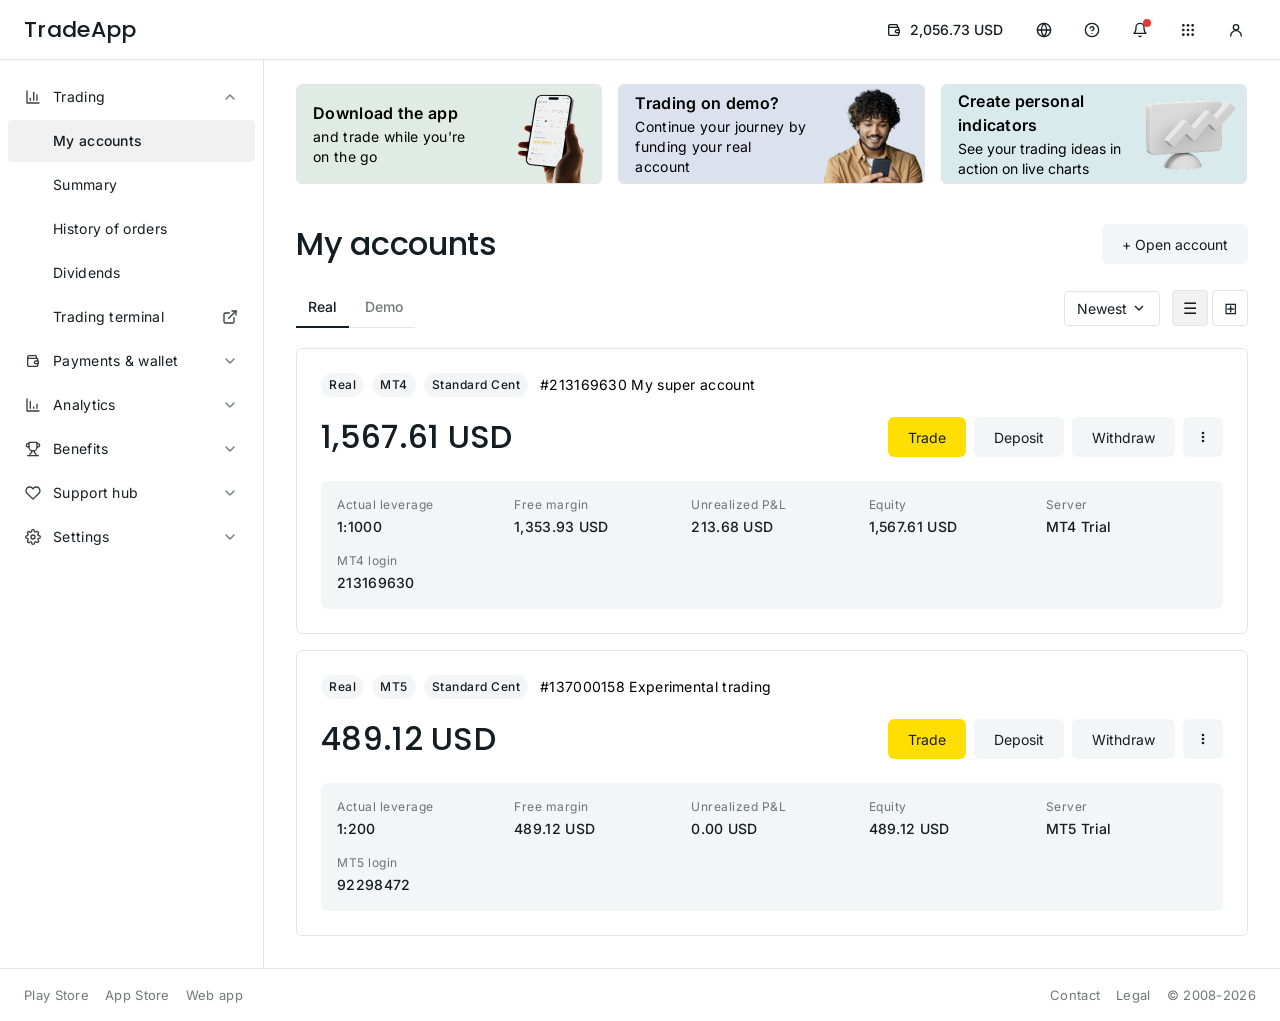
==== commit 982b68e7: "Sidebar: My accounts without icon + indent; Technicals new indicators list; Favorites: toggle star, " ====
--- a/index.html
+++ b/index.html
@@ -29,10 +29,12 @@
           <div class="notifications-popup" id="notifications-popup" role="dialog" aria-label="Notifications" hidden>
             <button type="button" class="notifications-popup-item notifications-popup-item-unread notifications-popup-item-open-dialog" id="notification-item-indicators">
               <div class="notifications-popup-item-head">
-                <span class="notifications-popup-item-title">Create personal indicators — a new way to see your trading ideas in action on live charts.</span>
+                <div class="notifications-popup-item-content">
+                  <span class="notifications-popup-item-title">Create personal indicators — a new way to see your trading ideas in action on live charts.</span>
+                  <div class="notifications-popup-item-time">25 Feb 2026, 06:35 AM</div>
+                </div>
                 <span class="notifications-popup-item-dot" aria-hidden="true"></span>
               </div>
-              <div class="notifications-popup-item-time">25 Feb 2026, 06:35 AM</div>
             </button>
           </div>
         </div>
@@ -75,8 +77,7 @@
             <span class="nav-label">Trading</span>
             <span class="nav-chevron nav-chevron-up" aria-hidden="true"><svg width="16" height="16" viewBox="0 0 24 24" fill="none" stroke="currentColor" stroke-width="2" stroke-linecap="round" stroke-linejoin="round"><path d="M18 15l-6-6-6 6"/></svg></span>
           </div>
-          <div class="nav-item nav-item-active">
-            <span class="nav-icon" aria-hidden="true"><svg width="16" height="16" viewBox="0 0 24 24" fill="none" stroke="currentColor" stroke-width="2" stroke-linecap="round" stroke-linejoin="round"><path d="M17 21v-2a4 4 0 0 0-4-4H5a4 4 0 0 0-4 4v2"/><circle cx="9" cy="7" r="4"/><path d="M23 21v-2a4 4 0 0 0-3-3.87"/><path d="M16 3.13a4 4 0 0 1 0 7.75"/></svg></span>
+          <div class="nav-item nav-item-active nav-item-no-icon">
             <span class="nav-label">My accounts</span>
           </div>
           <a href="#" class="nav-item nav-item-sub"><span class="nav-label">Summary</span></a>
--- a/css/styles.css
+++ b/css/styles.css
@@ -209,13 +209,16 @@
 
 .notifications-popup-item-head {
   display: flex;
-  align-items: flex-start;
+  align-items: center;
   gap: 8px;
-  margin-bottom: 4px;
+}
+
+.notifications-popup-item-content {
+  flex: 1;
+  min-width: 0;
 }
 
 .notifications-popup-item-title {
-  flex: 1;
   font-family: var(--font-body);
   font-size: 14px;
   font-weight: 400;
@@ -229,14 +232,14 @@
   height: 8px;
   background: #E53935;
   border-radius: 50%;
-  margin-top: 6px;
+  align-self: center;
 }
 
 .notifications-popup-item-time {
   font-family: var(--font-body);
   font-size: 12px;
   color: var(--text-secondary);
-  padding-left: 0;
+  margin-top: 4px;
 }
 
 /* Onboarding dialog — overlay + modal 600px, centered */
@@ -508,7 +511,11 @@
 
 /* Sub-items (Summary, History, Dividends, Trading terminal): no left icon, indent for alignment */
 .nav-item-sub {
-  padding-left: 44px; /* 16px side + 16px icon + 12px gap = align with My accounts text */
+  padding-left: 44px; /* 16px side + 16px icon + 12px gap = align with parent item text */
+}
+
+.nav-item-no-icon {
+  padding-left: 44px;
 }
 
 .nav-icon-end {
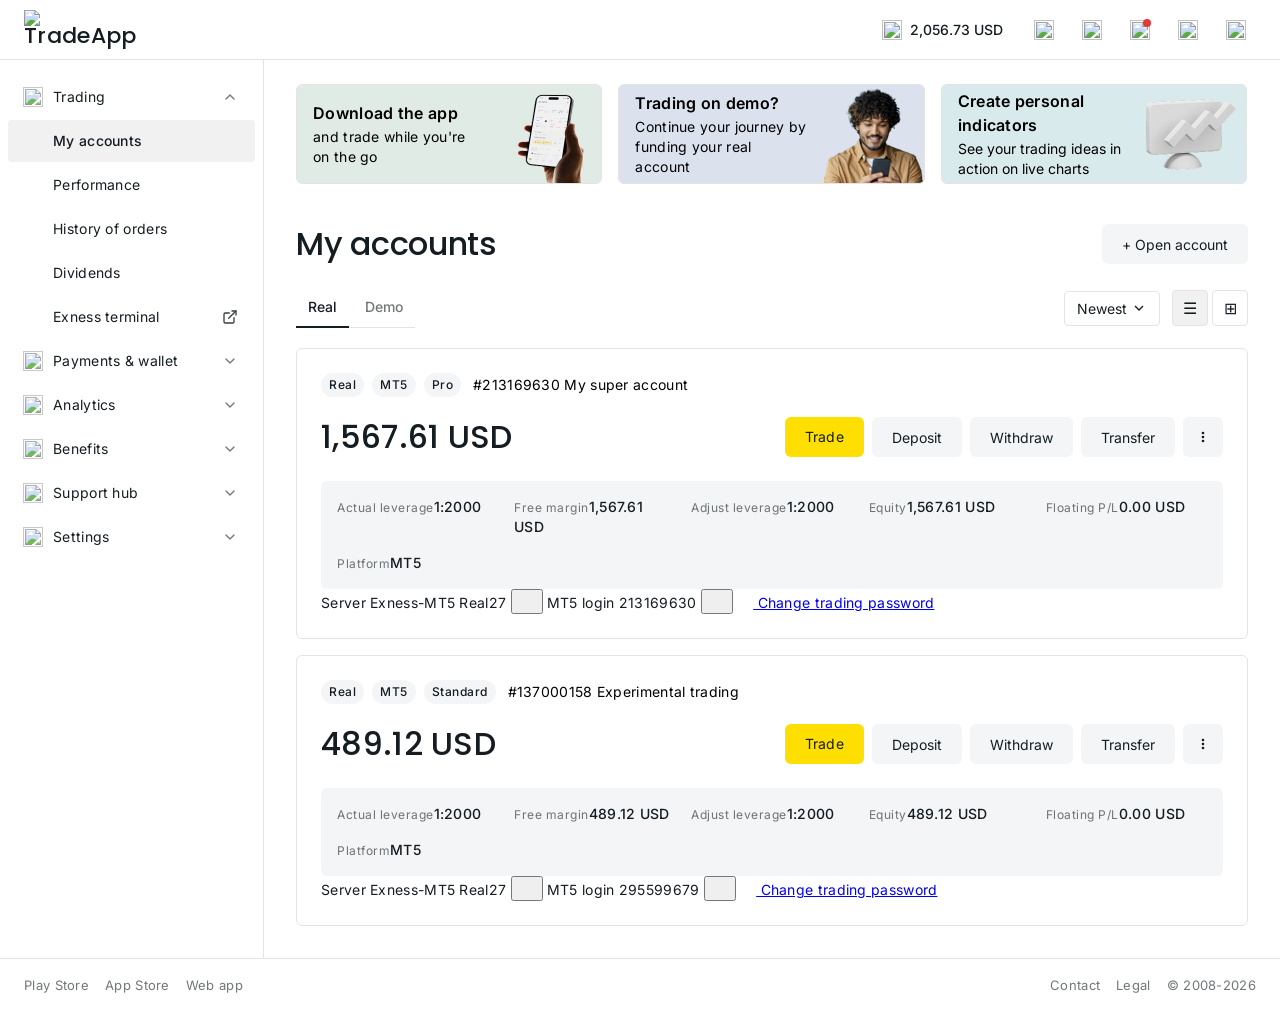
==== commit 01b85240: "Update first account card: Free margin and Floating P/L to 1,567.61 USD and 0.00 USD Made-with: Curs" ====
--- a/index.html
+++ b/index.html
@@ -15,17 +15,17 @@
     <header class="header">
       <div class="header-left">
         <button type="button" class="header-burger" aria-label="Open menu" aria-expanded="false"><svg width="20" height="20" viewBox="0 0 24 24" fill="none" stroke="currentColor" stroke-width="2" stroke-linecap="round" stroke-linejoin="round"><path d="M3 12h18"/><path d="M3 6h18"/><path d="M3 18h18"/></svg></button>
-        <span class="header-brand">TradeApp</span>
+        <img class="header-brand" src="css/images/exness black logo.svg" alt="TradeApp" width="122" height="40" />
       </div>
       <div class="header-right">
         <button type="button" class="header-btn header-btn-balance" aria-label="Balance">
-          <span class="header-btn-icon" aria-hidden="true"><svg width="16" height="16" viewBox="0 0 20 20" fill="none" stroke="currentColor" stroke-width="1.67" stroke-linecap="round" stroke-linejoin="round"><path d="M14.1667 6.66665V4.16665C14.1667 3.94563 14.0789 3.73367 13.9226 3.57739C13.7663 3.42111 13.5543 3.33331 13.3333 3.33331H4.99999C4.55797 3.33331 4.13404 3.50891 3.82148 3.82147C3.50892 4.13403 3.33333 4.55795 3.33333 4.99998M3.33333 4.99998C3.33333 5.44201 3.50892 5.86593 3.82148 6.17849C4.13404 6.49105 4.55797 6.66665 4.99999 6.66665H15C15.221 6.66665 15.433 6.75444 15.5893 6.91072C15.7455 7.067 15.8333 7.27897 15.8333 7.49998V9.99998M3.33333 4.99998V15C3.33333 15.442 3.50892 15.8659 3.82148 16.1785C4.13404 16.4911 4.55797 16.6666 4.99999 16.6666H15C15.221 16.6666 15.433 16.5788 15.5893 16.4226C15.7455 16.2663 15.8333 16.0543 15.8333 15.8333V13.3333M16.6667 9.99998V13.3333H13.3333C12.8913 13.3333 12.4674 13.1577 12.1548 12.8452C11.8423 12.5326 11.6667 12.1087 11.6667 11.6666C11.6667 11.2246 11.8423 10.8007 12.1548 10.4881C12.4674 10.1756 12.8913 9.99998 13.3333 9.99998H16.6667Z"/></svg></span>
+          <span class="header-btn-icon" aria-hidden="true"><img src="css/images/main-menu/wallet2.svg" alt="" width="20" height="20" class="header-btn-icon-img" /></span>
           <span class="header-btn-text">2,056.73 USD</span>
         </button>
-        <button type="button" class="header-btn header-btn-icon-only" aria-label="Language"><svg width="16" height="16" viewBox="0 0 24 24" fill="none" stroke="currentColor" stroke-width="2" stroke-linecap="round" stroke-linejoin="round"><circle cx="12" cy="12" r="10"/><path d="M2 12h20"/><path d="M12 2a15.3 15.3 0 0 1 4 10 15.3 15.3 0 0 1-4 10 15.3 15.3 0 0 1-4-10 15.3 15.3 0 0 1 4-10z"/></svg></button>
-        <button type="button" class="header-btn header-btn-icon-only" aria-label="Help"><svg width="16" height="16" viewBox="0 0 24 24" fill="none" stroke="currentColor" stroke-width="2" stroke-linecap="round" stroke-linejoin="round"><circle cx="12" cy="12" r="10"/><path d="M9.09 9a3 3 0 0 1 5.83 1c0 2-3 3-3 3"/><path d="M12 17h.01"/></svg></button>
+        <button type="button" class="header-btn header-btn-icon-only" aria-label="Language"><img src="css/images/main-menu/custom-language.svg" alt="" width="20" height="20" class="header-btn-icon-img" /></button>
+        <button type="button" class="header-btn header-btn-icon-only" aria-label="Help"><img src="css/images/main-menu/help.svg" alt="" width="20" height="20" class="header-btn-icon-img" /></button>
         <div class="header-notifications">
-          <button type="button" class="header-btn header-btn-icon-only header-btn-bell" id="notifications-toggle" aria-label="Notifications" aria-expanded="false"><svg width="16" height="16" viewBox="0 0 24 24" fill="none" stroke="currentColor" stroke-width="2" stroke-linecap="round" stroke-linejoin="round"><path d="M18 8A6 6 0 0 0 6 8c0 7-3 9-3 9h18s-3-2-3-9"/><path d="M13.73 21a2 2 0 0 1-3.46 0"/></svg><span class="header-btn-badge" aria-hidden="true"></span></button>
+          <button type="button" class="header-btn header-btn-icon-only header-btn-bell" id="notifications-toggle" aria-label="Notifications" aria-expanded="false"><img src="css/images/main-menu/bell.svg" alt="" width="20" height="20" class="header-btn-icon-img" /><span class="header-btn-badge" aria-hidden="true"></span></button>
           <div class="notifications-popup" id="notifications-popup" role="dialog" aria-label="Notifications" hidden>
             <button type="button" class="notifications-popup-item notifications-popup-item-unread notifications-popup-item-open-dialog" id="notification-item-indicators">
               <div class="notifications-popup-item-head">
@@ -38,8 +38,16 @@
             </button>
           </div>
         </div>
-        <button type="button" class="header-btn header-btn-icon-only" aria-label="Apps"><svg width="16" height="16" viewBox="0 0 24 24" fill="currentColor"><circle cx="5" cy="5" r="2"/><circle cx="12" cy="5" r="2"/><circle cx="19" cy="5" r="2"/><circle cx="5" cy="12" r="2"/><circle cx="12" cy="12" r="2"/><circle cx="19" cy="12" r="2"/><circle cx="5" cy="19" r="2"/><circle cx="12" cy="19" r="2"/><circle cx="19" cy="19" r="2"/></svg></button>
-        <button type="button" class="header-btn header-btn-icon-only" aria-label="Profile"><svg width="16" height="16" viewBox="0 0 24 24" fill="none" stroke="currentColor" stroke-width="2" stroke-linecap="round" stroke-linejoin="round"><circle cx="12" cy="8" r="4"/><path d="M20 21a8 8 0 0 0-16 0"/></svg></button>
+        <div class="header-apps">
+          <button type="button" class="header-btn header-btn-icon-only" id="apps-toggle" aria-label="Apps" aria-expanded="false" aria-haspopup="true"><img src="css/images/main-menu/grid-dots.svg" alt="" width="20" height="20" class="header-btn-icon-img" /></button>
+          <div class="apps-popup" id="apps-popup" role="menu" aria-label="Apps menu" hidden>
+            <a href="#" class="apps-popup-item" role="menuitem"><img src="css/images/main-menu/Personal area.svg" alt="" width="20" height="20" class="apps-popup-item-icon" /><span class="apps-popup-item-label">Personal area</span></a>
+            <a href="terminal.html" class="apps-popup-item" role="menuitem"><img src="css/images/main-menu/Terminal.svg" alt="" width="20" height="20" class="apps-popup-item-icon" /><span class="apps-popup-item-label">Exness terminal</span></a>
+            <a href="#" class="apps-popup-item" role="menuitem"><img src="css/images/main-menu/Public site.svg" alt="" width="20" height="20" class="apps-popup-item-icon" /><span class="apps-popup-item-label">Public website</span></a>
+            <a href="#" class="apps-popup-item" role="menuitem"><img src="css/images/main-menu/Pertners.svg" alt="" width="20" height="20" class="apps-popup-item-icon" /><span class="apps-popup-item-label">Partnership</span></a>
+          </div>
+        </div>
+        <button type="button" class="header-btn header-btn-icon-only" aria-label="Profile"><img src="css/images/main-menu/user-circle.svg" alt="" width="20" height="20" class="header-btn-icon-img" /></button>
       </div>
     </header>
 
@@ -73,39 +81,39 @@
       <aside class="sidebar" id="sidebar">
         <nav class="sidebar-nav">
           <div class="nav-item nav-item-collapsed">
-            <span class="nav-icon" aria-hidden="true"><svg width="16" height="16" viewBox="0 0 24 24" fill="none" stroke="currentColor" stroke-width="2" stroke-linecap="round" stroke-linejoin="round"><path d="M3 3v18h18"/><path d="M18 17V9"/><path d="M13 17V5"/><path d="M8 17v-3"/></svg></span>
+            <span class="nav-icon" aria-hidden="true"><img src="css/images/main-menu/custom-trading.svg" alt="" width="20" height="20" class="nav-icon-img" /></span>
             <span class="nav-label">Trading</span>
             <span class="nav-chevron nav-chevron-up" aria-hidden="true"><svg width="16" height="16" viewBox="0 0 24 24" fill="none" stroke="currentColor" stroke-width="2" stroke-linecap="round" stroke-linejoin="round"><path d="M18 15l-6-6-6 6"/></svg></span>
           </div>
           <div class="nav-item nav-item-active nav-item-no-icon">
             <span class="nav-label">My accounts</span>
           </div>
-          <a href="#" class="nav-item nav-item-sub"><span class="nav-label">Summary</span></a>
+          <a href="#" class="nav-item nav-item-sub"><span class="nav-label">Performance</span></a>
           <a href="#" class="nav-item nav-item-sub"><span class="nav-label">History of orders</span></a>
           <a href="#" class="nav-item nav-item-sub"><span class="nav-label">Dividends</span></a>
-          <a href="terminal.html" class="nav-item nav-item-sub nav-item-with-end-icon"><span class="nav-label">Trading terminal</span><span class="nav-icon nav-icon-end" aria-hidden="true"><svg width="16" height="16" viewBox="0 0 24 24" fill="none" stroke="currentColor" stroke-width="2" stroke-linecap="round" stroke-linejoin="round"><path d="M18 13v6a2 2 0 0 1-2 2H5a2 2 0 0 1-2-2V8a2 2 0 0 1 2-2h6"/><path d="M15 3h6v6"/><path d="M10 14L21 3"/></svg></span></a>
-          <div class="nav-item nav-item-collapsed">
-            <span class="nav-icon" aria-hidden="true"><svg width="16" height="16" viewBox="0 0 20 20" fill="none" stroke="currentColor" stroke-width="1.67" stroke-linecap="round" stroke-linejoin="round"><path d="M14.1667 6.66665V4.16665C14.1667 3.94563 14.0789 3.73367 13.9226 3.57739C13.7663 3.42111 13.5543 3.33331 13.3333 3.33331H4.99999C4.55797 3.33331 4.13404 3.50891 3.82148 3.82147C3.50892 4.13403 3.33333 4.55795 3.33333 4.99998M3.33333 4.99998C3.33333 5.44201 3.50892 5.86593 3.82148 6.17849C4.13404 6.49105 4.55797 6.66665 4.99999 6.66665H15C15.221 6.66665 15.433 6.75444 15.5893 6.91072C15.7455 7.067 15.8333 7.27897 15.8333 7.49998V9.99998M3.33333 4.99998V15C3.33333 15.442 3.50892 15.8659 3.82148 16.1785C4.13404 16.4911 4.55797 16.6666 4.99999 16.6666H15C15.221 16.6666 15.433 16.5788 15.5893 16.4226C15.7455 16.2663 15.8333 16.0543 15.8333 15.8333V13.3333M16.6667 9.99998V13.3333H13.3333C12.8913 13.3333 12.4674 13.1577 12.1548 12.8452C11.8423 12.5326 11.6667 12.1087 11.6667 11.6666C11.6667 11.2246 11.8423 10.8007 12.1548 10.4881C12.4674 10.1756 12.8913 9.99998 13.3333 9.99998H16.6667Z"/></svg></span>
+          <a href="terminal.html" class="nav-item nav-item-sub nav-item-with-end-icon"><span class="nav-label">Exness terminal</span><span class="nav-icon nav-icon-end" aria-hidden="true"><svg width="16" height="16" viewBox="0 0 24 24" fill="none" stroke="currentColor" stroke-width="2" stroke-linecap="round" stroke-linejoin="round"><path d="M18 13v6a2 2 0 0 1-2 2H5a2 2 0 0 1-2-2V8a2 2 0 0 1 2-2h6"/><path d="M15 3h6v6"/><path d="M10 14L21 3"/></svg></span></a>
+          <div class="nav-item nav-item-collapsed">
+            <span class="nav-icon" aria-hidden="true"><img src="css/images/main-menu/wallet.svg" alt="" width="20" height="20" class="nav-icon-img" /></span>
             <span class="nav-label">Payments & wallet</span>
             <span class="nav-chevron nav-chevron-down" aria-hidden="true"><svg width="16" height="16" viewBox="0 0 24 24" fill="none" stroke="currentColor" stroke-width="2" stroke-linecap="round" stroke-linejoin="round"><path d="M6 9l6 6 6-6"/></svg></span>
           </div>
           <div class="nav-item nav-item-collapsed">
-            <span class="nav-icon" aria-hidden="true"><svg width="16" height="16" viewBox="0 0 24 24" fill="none" stroke="currentColor" stroke-width="2" stroke-linecap="round" stroke-linejoin="round"><path d="M3 3v18h18"/><path d="M18 17v-6"/><path d="M13 17v-2"/><path d="M8 17v-10"/></svg></span>
+            <span class="nav-icon" aria-hidden="true"><img src="css/images/main-menu/news.svg" alt="" width="20" height="20" class="nav-icon-img" /></span>
             <span class="nav-label">Analytics</span>
             <span class="nav-chevron nav-chevron-down" aria-hidden="true"><svg width="16" height="16" viewBox="0 0 24 24" fill="none" stroke="currentColor" stroke-width="2" stroke-linecap="round" stroke-linejoin="round"><path d="M6 9l6 6 6-6"/></svg></span>
           </div>
           <div class="nav-item nav-item-collapsed">
-            <span class="nav-icon" aria-hidden="true"><svg width="16" height="16" viewBox="0 0 24 24" fill="none" stroke="currentColor" stroke-width="2" stroke-linecap="round" stroke-linejoin="round"><path d="M6 9H4.5a2.5 2.5 0 0 1 0-5H6"/><path d="M18 9h1.5a2.5 2.5 0 0 0 0-5H18"/><path d="M4 22h16"/><path d="M10 14.66V17c0 .55-.47.98-.97 1.21C7.85 18.75 7 20.24 7 22"/><path d="M14 14.66V17c0 .55.47.98.97 1.21C16.15 18.75 17 20.24 17 22"/><path d="M18 2H6v7a6 6 0 0 0 12 0V2Z"/></svg></span>
+            <span class="nav-icon" aria-hidden="true"><img src="css/images/main-menu/crown.svg" alt="" width="20" height="20" class="nav-icon-img" /></span>
             <span class="nav-label">Benefits</span>
             <span class="nav-chevron nav-chevron-down" aria-hidden="true"><svg width="16" height="16" viewBox="0 0 24 24" fill="none" stroke="currentColor" stroke-width="2" stroke-linecap="round" stroke-linejoin="round"><path d="M6 9l6 6 6-6"/></svg></span>
           </div>
           <div class="nav-item nav-item-collapsed">
-            <span class="nav-icon" aria-hidden="true"><svg width="16" height="16" viewBox="0 0 24 24" fill="none" stroke="currentColor" stroke-width="2" stroke-linecap="round" stroke-linejoin="round"><path d="M20.84 4.61a5.5 5.5 0 0 0-7.78 0L12 5.67l-1.06-1.06a5.5 5.5 0 0 0-7.78 7.78l1.06 1.06L12 21.23l7.78-7.78 1.06-1.06a5.5 5.5 0 0 0 0-7.78z"/></svg></span>
+            <span class="nav-icon" aria-hidden="true"><img src="css/images/main-menu/heart.svg" alt="" width="20" height="20" class="nav-icon-img" /></span>
             <span class="nav-label">Support hub</span>
             <span class="nav-chevron nav-chevron-down" aria-hidden="true"><svg width="16" height="16" viewBox="0 0 24 24" fill="none" stroke="currentColor" stroke-width="2" stroke-linecap="round" stroke-linejoin="round"><path d="M6 9l6 6 6-6"/></svg></span>
           </div>
           <div class="nav-item nav-item-collapsed">
-            <span class="nav-icon" aria-hidden="true"><svg width="16" height="16" viewBox="0 0 24 24" fill="none" stroke="currentColor" stroke-width="2" stroke-linecap="round" stroke-linejoin="round"><circle cx="12" cy="12" r="3"/><path d="M19.4 15a1.65 1.65 0 0 0 .33 1.82l.06.06a2 2 0 0 1 0 2.83 2 2 0 0 1-2.83 0l-.06-.06a1.65 1.65 0 0 0-1.82-.33 1.65 1.65 0 0 0-1 1.51V21a2 2 0 0 1-2 2 2 2 0 0 1-2-2v-.09A1.65 1.65 0 0 0 9 19.4a1.65 1.65 0 0 0-1.82.33l-.06.06a2 2 0 0 1-2.83 0 2 2 0 0 1 0-2.83l.06-.06a1.65 1.65 0 0 0 .33-1.82 1.65 1.65 0 0 0-1.51-1H3a2 2 0 0 1-2-2 2 2 0 0 1 2-2h.09A1.65 1.65 0 0 0 4.6 9a1.65 1.65 0 0 0-.33-1.82l-.06-.06a2 2 0 0 1 0-2.83 2 2 0 0 1 2.83 0l.06.06a1.65 1.65 0 0 0 1.82.33H9a1.65 1.65 0 0 0 1-1.51V3a2 2 0 0 1 2-2 2 2 0 0 1 2 2v.09a1.65 1.65 0 0 0 1 1.51 1.65 1.65 0 0 0 1.82-.33l.06-.06a2 2 0 0 1 2.83 0 2 2 0 0 1 0 2.83l-.06.06a1.65 1.65 0 0 0-.33 1.82V9a1.65 1.65 0 0 0 1.51 1H21a2 2 0 0 1 2 2 2 2 0 0 1-2 2h-.09a1.65 1.65 0 0 0-1.51 1z"/></svg></span>
+            <span class="nav-icon" aria-hidden="true"><img src="css/images/main-menu/settings.svg" alt="" width="20" height="20" class="nav-icon-img" /></span>
             <span class="nav-label">Settings</span>
             <span class="nav-chevron nav-chevron-down" aria-hidden="true"><svg width="16" height="16" viewBox="0 0 24 24" fill="none" stroke="currentColor" stroke-width="2" stroke-linecap="round" stroke-linejoin="round"><path d="M6 9l6 6 6-6"/></svg></span>
           </div>
@@ -173,8 +181,8 @@
             <div class="account-card-header">
               <div class="account-card-badges">
                 <span class="badge badge-tag">Real</span>
-                <span class="badge badge-tag">MT4</span>
-                <span class="badge badge-tag">Standard Cent</span>
+                <span class="badge badge-tag">MT5</span>
+                <span class="badge badge-tag">Pro</span>
               </div>
               <div class="account-card-title-row">
                 <h2 class="account-card-name">#213169630 My super account</h2>
@@ -183,19 +191,25 @@
             <div class="account-card-body">
               <div class="account-card-balance">1,567.61 USD</div>
               <div class="account-card-actions">
-                <button type="button" class="btn btn-trade">Trade</button>
+                <a href="terminal.html" class="btn btn-trade">Trade</a>
                 <button type="button" class="btn btn-outline">Deposit</button>
                 <button type="button" class="btn btn-outline">Withdraw</button>
+                <button type="button" class="btn btn-outline">Transfer</button>
                 <button type="button" class="btn btn-outline btn-icon" aria-label="More"><svg width="16" height="16" viewBox="0 0 24 24" fill="currentColor"><circle cx="12" cy="6" r="2"/><circle cx="12" cy="12" r="2"/><circle cx="12" cy="18" r="2"/></svg></button>
               </div>
             </div>
             <div class="account-card-details">
-              <div class="account-detail"><span class="account-detail-label">Actual leverage</span><span class="account-detail-value">1:1000</span></div>
-              <div class="account-detail"><span class="account-detail-label">Free margin</span><span class="account-detail-value">1,353.93 USD</span></div>
-              <div class="account-detail"><span class="account-detail-label">Unrealized P&L</span><span class="account-detail-value">213.68 USD</span></div>
-              <div class="account-detail"><span class="account-detail-label">Equity</span><span class="account-detail-value">1,567.61 USD</span></div>
-              <div class="account-detail"><span class="account-detail-label">Server</span><span class="account-detail-value">MT4 Trial</span></div>
-              <div class="account-detail"><span class="account-detail-label">MT4 login</span><span class="account-detail-value">213169630</span></div>
+              <div class="account-detail-row"><span class="account-detail-label">Actual leverage</span><span class="account-detail-dots"></span><span class="account-detail-value">1:2000</span></div>
+              <div class="account-detail-row"><span class="account-detail-label">Free margin</span><span class="account-detail-dots"></span><span class="account-detail-value">1,567.61 USD</span></div>
+              <div class="account-detail-row"><span class="account-detail-label">Adjust leverage</span><span class="account-detail-dots"></span><span class="account-detail-value">1:2000</span></div>
+              <div class="account-detail-row"><span class="account-detail-label">Equity</span><span class="account-detail-dots"></span><span class="account-detail-value">1,567.61 USD</span></div>
+              <div class="account-detail-row"><span class="account-detail-label">Floating P/L</span><span class="account-detail-dots"></span><span class="account-detail-value">0.00 USD</span></div>
+              <div class="account-detail-row"><span class="account-detail-label">Platform</span><span class="account-detail-dots"></span><span class="account-detail-value">MT5</span></div>
+            </div>
+            <div class="account-card-server-row">
+              <span class="account-server-item"><span class="account-server-label">Server</span> <span class="account-server-value">Exness-MT5 Real27</span> <button type="button" class="account-copy-btn" aria-label="Copy server"><img src="css/images/main-menu/copy.svg" alt="" width="16" height="16" class="account-copy-icon" /></button></span>
+              <span class="account-server-item"><span class="account-server-label">MT5 login</span> <span class="account-server-value">213169630</span> <button type="button" class="account-copy-btn" aria-label="Copy login"><img src="css/images/main-menu/copy.svg" alt="" width="16" height="16" class="account-copy-icon" /></button></span>
+              <a href="#" class="account-change-password"><img src="css/images/main-menu/pencil.svg" alt="" width="16" height="16" class="account-change-password-icon" /> Change trading password</a>
             </div>
           </article>
 
@@ -205,7 +219,7 @@
               <div class="account-card-badges">
                 <span class="badge badge-tag">Real</span>
                 <span class="badge badge-tag">MT5</span>
-                <span class="badge badge-tag">Standard Cent</span>
+                <span class="badge badge-tag">Standard</span>
               </div>
               <div class="account-card-title-row">
                 <h2 class="account-card-name">#137000158 Experimental trading</h2>
@@ -214,19 +228,25 @@
             <div class="account-card-body">
               <div class="account-card-balance">489.12 USD</div>
               <div class="account-card-actions">
-                <button type="button" class="btn btn-trade">Trade</button>
+                <a href="terminal.html" class="btn btn-trade">Trade</a>
                 <button type="button" class="btn btn-outline">Deposit</button>
                 <button type="button" class="btn btn-outline">Withdraw</button>
+                <button type="button" class="btn btn-outline">Transfer</button>
                 <button type="button" class="btn btn-outline btn-icon" aria-label="More"><svg width="16" height="16" viewBox="0 0 24 24" fill="currentColor"><circle cx="12" cy="6" r="2"/><circle cx="12" cy="12" r="2"/><circle cx="12" cy="18" r="2"/></svg></button>
               </div>
             </div>
             <div class="account-card-details">
-              <div class="account-detail"><span class="account-detail-label">Actual leverage</span><span class="account-detail-value">1:200</span></div>
-              <div class="account-detail"><span class="account-detail-label">Free margin</span><span class="account-detail-value">489.12 USD</span></div>
-              <div class="account-detail"><span class="account-detail-label">Unrealized P&L</span><span class="account-detail-value">0.00 USD</span></div>
-              <div class="account-detail"><span class="account-detail-label">Equity</span><span class="account-detail-value">489.12 USD</span></div>
-              <div class="account-detail"><span class="account-detail-label">Server</span><span class="account-detail-value">MT5 Trial</span></div>
-              <div class="account-detail"><span class="account-detail-label">MT5 login</span><span class="account-detail-value">92298472</span></div>
+              <div class="account-detail-row"><span class="account-detail-label">Actual leverage</span><span class="account-detail-dots"></span><span class="account-detail-value">1:2000</span></div>
+              <div class="account-detail-row"><span class="account-detail-label">Free margin</span><span class="account-detail-dots"></span><span class="account-detail-value">489.12 USD</span></div>
+              <div class="account-detail-row"><span class="account-detail-label">Adjust leverage</span><span class="account-detail-dots"></span><span class="account-detail-value">1:2000</span></div>
+              <div class="account-detail-row"><span class="account-detail-label">Equity</span><span class="account-detail-dots"></span><span class="account-detail-value">489.12 USD</span></div>
+              <div class="account-detail-row"><span class="account-detail-label">Floating P/L</span><span class="account-detail-dots"></span><span class="account-detail-value">0.00 USD</span></div>
+              <div class="account-detail-row"><span class="account-detail-label">Platform</span><span class="account-detail-dots"></span><span class="account-detail-value">MT5</span></div>
+            </div>
+            <div class="account-card-server-row">
+              <span class="account-server-item"><span class="account-server-label">Server</span> <span class="account-server-value">Exness-MT5 Real27</span> <button type="button" class="account-copy-btn" aria-label="Copy server"><img src="css/images/main-menu/copy.svg" alt="" width="16" height="16" class="account-copy-icon" /></button></span>
+              <span class="account-server-item"><span class="account-server-label">MT5 login</span> <span class="account-server-value">295599679</span> <button type="button" class="account-copy-btn" aria-label="Copy login"><img src="css/images/main-menu/copy.svg" alt="" width="16" height="16" class="account-copy-icon" /></button></span>
+              <a href="#" class="account-change-password"><img src="css/images/main-menu/pencil.svg" alt="" width="16" height="16" class="account-change-password-icon" /> Change trading password</a>
             </div>
           </article>
         </div>
@@ -294,7 +314,7 @@
       toggle.addEventListener('click', function (e) {
         e.stopPropagation();
         if (isOpen()) closePopup();
-        else openPopup();
+        // else openPopup(); // notifications popup hidden for now, code kept for later use
       });
 
       document.addEventListener('click', function (e) {
@@ -304,6 +324,41 @@
       });
       document.addEventListener('keydown', function (e) {
         if (e.key === 'Escape' && isOpen()) closePopup();
+      });
+    })();
+
+    (function () {
+      var toggle = document.getElementById('apps-toggle');
+      var popup = document.getElementById('apps-popup');
+      if (!toggle || !popup) return;
+
+      function openAppsPopup() {
+        popup.removeAttribute('hidden');
+        toggle.setAttribute('aria-expanded', 'true');
+        toggle.classList.add('is-active');
+      }
+      function closeAppsPopup() {
+        popup.setAttribute('hidden', '');
+        toggle.setAttribute('aria-expanded', 'false');
+        toggle.classList.remove('is-active');
+      }
+      function isAppsOpen() {
+        return !popup.hasAttribute('hidden');
+      }
+
+      toggle.addEventListener('click', function (e) {
+        e.stopPropagation();
+        if (isAppsOpen()) closeAppsPopup();
+        else openAppsPopup();
+      });
+
+      document.addEventListener('click', function (e) {
+        if (!isAppsOpen()) return;
+        if (popup.contains(e.target) || toggle.contains(e.target)) return;
+        closeAppsPopup();
+      });
+      document.addEventListener('keydown', function (e) {
+        if (e.key === 'Escape' && isAppsOpen()) closeAppsPopup();
       });
     })();
 
--- a/css/styles.css
+++ b/css/styles.css
@@ -182,8 +182,9 @@
 
 .notifications-popup {
   position: absolute;
-  top: calc(100% + 8px);
+  top: 44px;
   right: 0;
+  width: 360px;
   min-width: 320px;
   max-width: 400px;
   background: #fff;
@@ -201,6 +202,11 @@
 .notifications-popup-item {
   padding: 12px 16px;
   border-bottom: 1px solid var(--border-color);
+  transition: background-color 0.15s ease;
+}
+
+.notifications-popup-item:hover {
+  background: rgba(20, 29, 34, 0.04);
 }
 
 .notifications-popup-item:last-child {
@@ -297,6 +303,7 @@
 .dialog-indicators .dialog-image {
   display: block;
   width: 100%;
+  height: 330px;
   aspect-ratio: 240 / 135;
   background: rgba(20, 29, 34, 0.06);
   overflow: hidden;
@@ -305,7 +312,7 @@
 .dialog-indicators .dialog-image img {
   display: block;
   width: 100%;
-  height: 344px;
+  height: 330px;
   object-fit: cover;
 }
 
@@ -343,6 +350,8 @@
 }
 
 .dialog-content {
+  margin-top: 0;
+  margin-bottom: 0;
   padding: 24px 24px 0;
   border-top: 1px solid var(--border-color);
 }
@@ -361,19 +370,19 @@
   margin: 0 0 8px;
   font-family: var(--font-body);
   font-size: 14px;
-  font-weight: 400;
-  line-height: 18px;
+  font-weight: 600;
+  line-height: 21px;
   letter-spacing: 0.3px;
   color: var(--text-primary);
 }
 
 .dialog-list {
   margin: 0 0 0 20px;
-  padding: 0;
+  padding: 4px 0;
   font-family: var(--font-body);
   font-size: 14px;
   font-weight: 400;
-  line-height: 18px;
+  line-height: 19px;
   letter-spacing: 0.3px;
   color: var(--text-primary);
 }
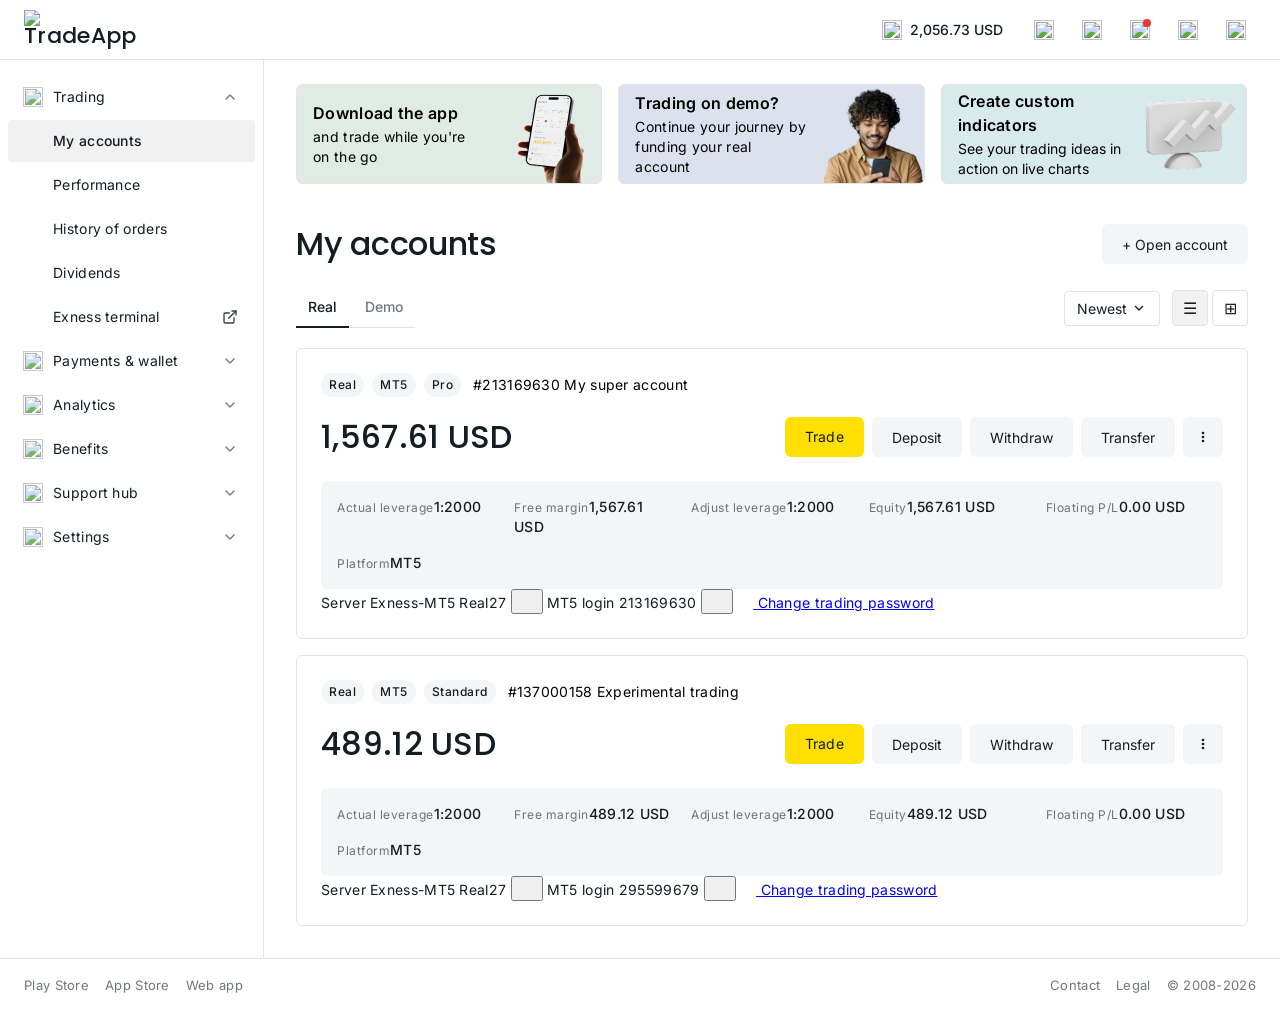
==== commit 4b014072: "Indicators dialog: copy tweaks, empty steps width +index updates Made-with: Cursor" ====
--- a/index.html
+++ b/index.html
@@ -60,14 +60,14 @@
         <button type="button" class="dialog-close" id="indicators-dialog-close" aria-label="Close"><svg width="20" height="20" viewBox="0 0 24 24" fill="none" stroke="currentColor" stroke-width="2" stroke-linecap="round" stroke-linejoin="round"><path d="M18 6L6 18"/><path d="M6 6l12 12"/></svg></button>
         <div class="dialog-image"><img src="css/images/dialog22.png" alt="" /></div>
         <div class="dialog-content">
-          <h2 class="dialog-title" id="indicators-dialog-title">Create personal indicators</h2>
-          <p class="dialog-desc">See your trading ideas in action on live charts by writing your own script directly inside trading terminal.</p>
+          <h2 class="dialog-title" id="indicators-dialog-title">Create custom indicators</h2>
+          <p class="dialog-desc">See your trading ideas in action and make informed decisions directly on live charts.</p>
           <ul class="dialog-list">
             <li>Build indicators around your strategy — not the other way around</li>
-            <li>Combine multiple indicators and conditions into one custom logic</li>
-            <li>Visualize what matters — signals, levels, labels</li>
+            <li>Combine multiple indicators and conditions into a single custom logic</li>
+            <li>Visualize what matters — signals, levels, and labels</li>
             <li>Test and refine ideas faster without switching platforms</li>
-            <li>Go beyond standard built-in tools</li>
+            <li>Go beyond basic built-in tools by writing your own scripts</li>
           </ul>
         </div>
         <div class="dialog-actions">
@@ -142,7 +142,7 @@
             </div>
             <button type="button" class="carousel-card carousel-card-grey carousel-card-open-dialog" id="carousel-card-indicators">
               <div class="carousel-card-text">
-                <h3 class="carousel-card-title">Create personal indicators</h3>
+                <h3 class="carousel-card-title">Create custom indicators</h3>
                 <p class="carousel-card-desc">See your trading ideas in action on live charts</p>
               </div>
               <div class="carousel-card-image"><img src="css/images/image3.png" alt="" /></div>
